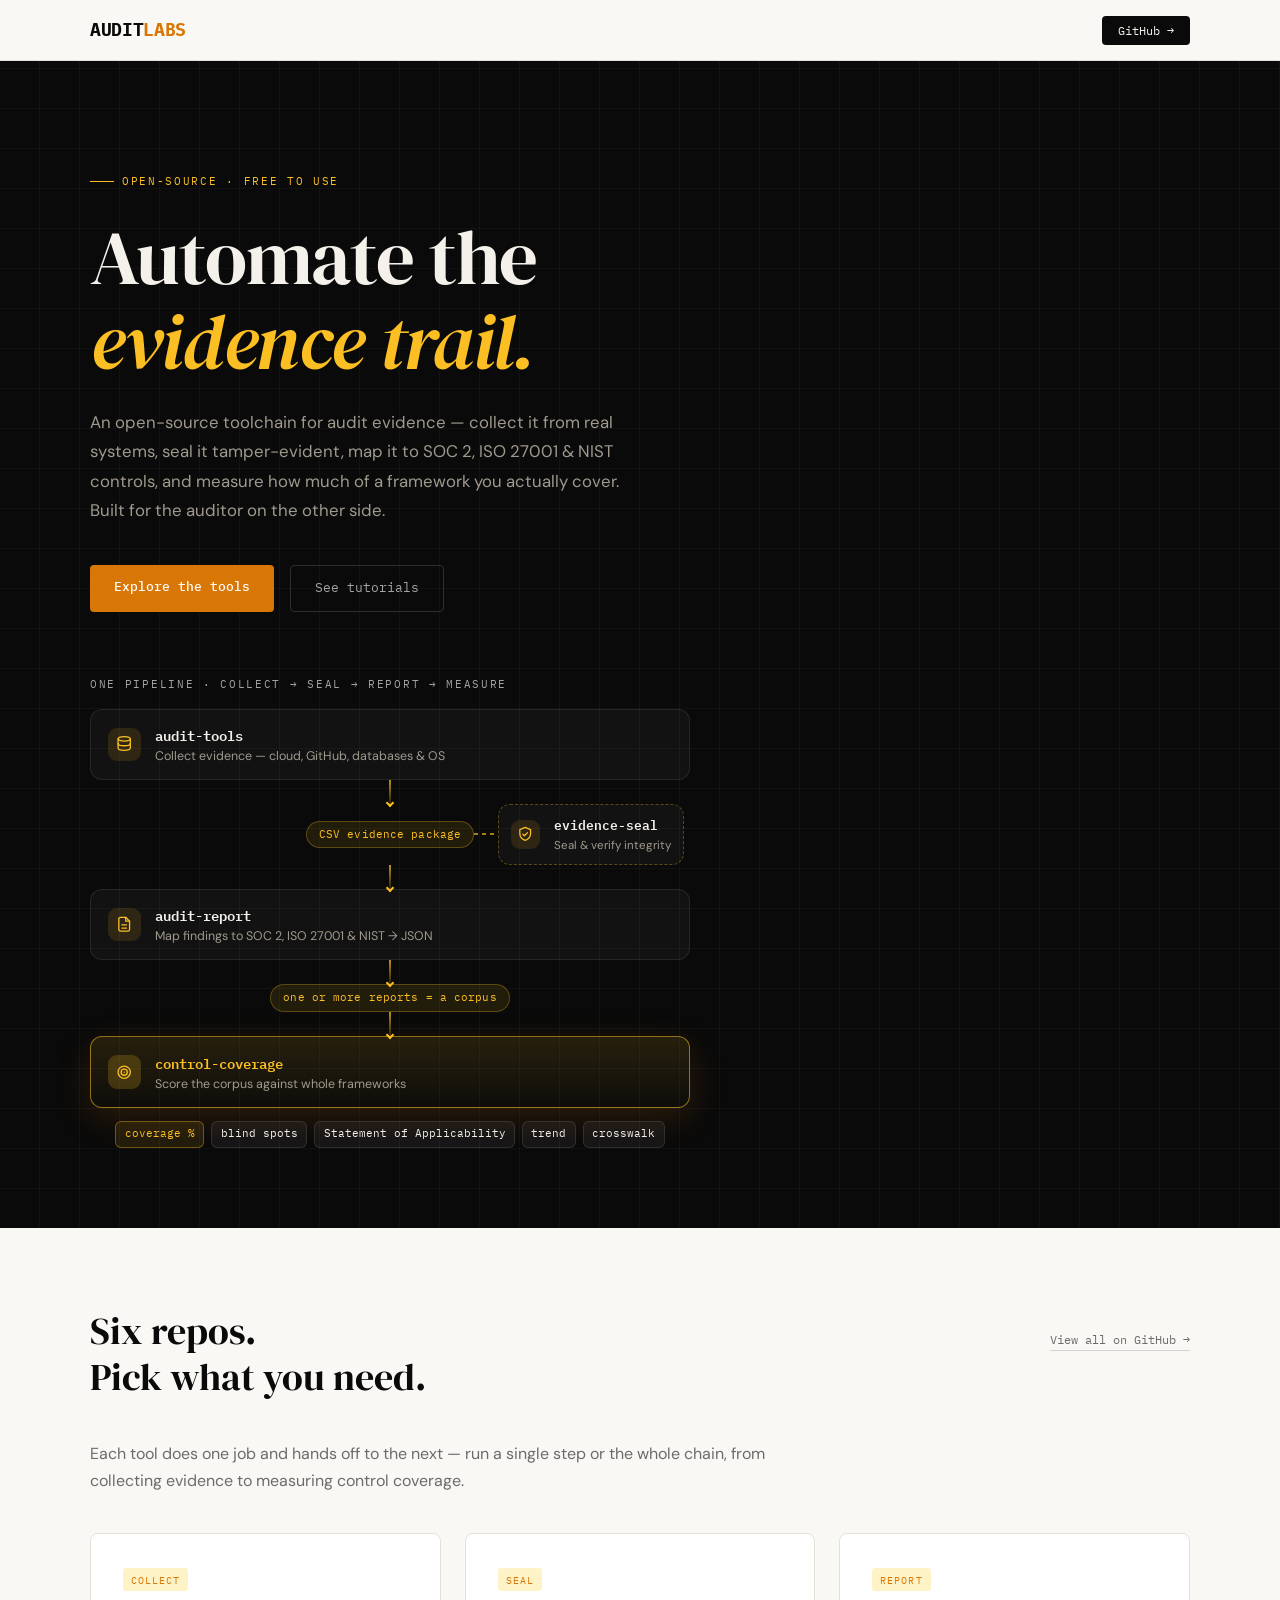
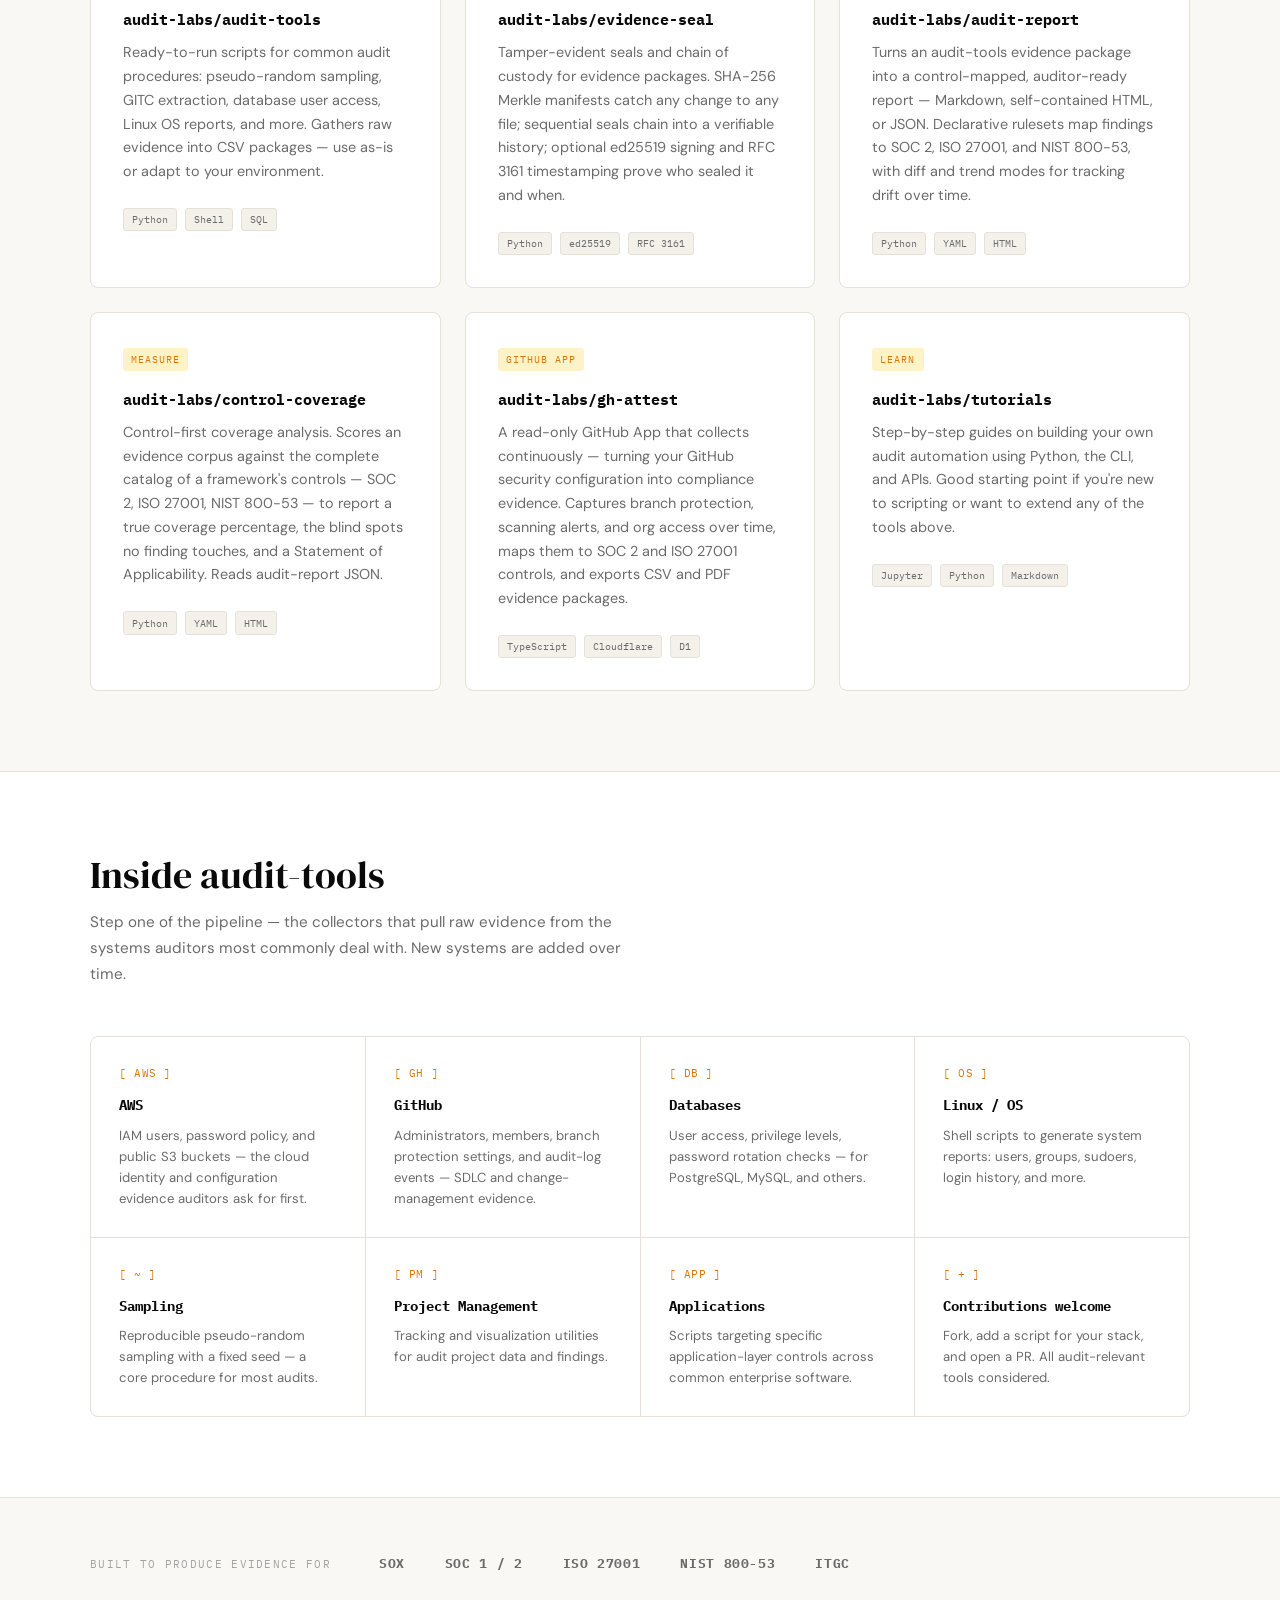
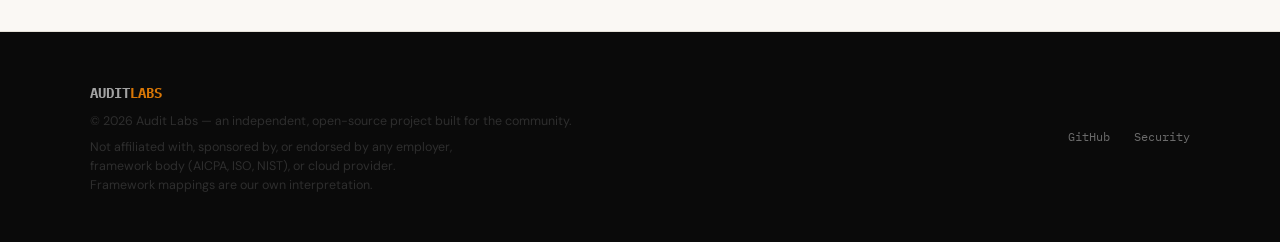
==== index.html @ 4fde6279 "Fix oversized pipeline icons on iOS Safari Inline SVGs sized only by CSS balloon to intrinsic size i" ====
<!DOCTYPE html>
<html lang="en">
<head>
    <meta charset="UTF-8">
    <meta name="viewport" content="width=device-width, initial-scale=1.0">
    <title>Audit Labs | Open-source audit evidence toolchain</title>
    <meta name="description" content="An open-source toolchain for audit evidence: collect it from real systems, seal it tamper-evident, map it to SOC 2 / ISO 27001 / NIST controls, and measure how much of a framework you actually cover.">
    <a rel="me" href="https://c.im/@cmc"></a>
    <link rel="preconnect" href="https://fonts.googleapis.com">
    <link href="https://fonts.googleapis.com/css2?family=IBM+Plex+Mono:wght@400;500;700&family=DM+Serif+Display:ital@0;1&family=DM+Sans:wght@400;500;600&display=swap" rel="stylesheet">
    <link rel="stylesheet" href="assets/site.css">
</head>
<body>

<nav>
    <div class="nav-inner">
        <a href="/" class="logo">AUDIT<span>LABS</span></a>
        <ul class="nav-links">
            <li><a href="https://github.com/audit-labs" class="btn-github">GitHub →</a></li>
        </ul>
    </div>
</nav>

<header class="hero">
    <div class="hero-inner">
        <div class="hero-label">Open-source · Free to use</div>
        <h1>Automate the<br><em>evidence trail.</em></h1>
        <p class="hero-desc">
            An open-source toolchain for audit evidence — collect it from real systems, seal it tamper-evident, map it to SOC&nbsp;2, ISO&nbsp;27001 &amp; NIST controls, and measure how much of a framework you actually cover. Built for the auditor on the other side.
        </p>
        <div class="hero-actions">
            <a href="#repos" class="btn-primary">Explore the tools</a>
            <a href="https://github.com/audit-labs/tutorials" class="btn-secondary">See tutorials</a>
        </div>

        <div class="ecosystem" role="img" aria-label="The Audit Labs pipeline: audit-tools collects evidence into a CSV package; evidence-seal seals and verifies that package; audit-report turns each package into a control-mapped JSON report; one or more reports form a corpus that control-coverage turns into a coverage percentage, blind spots, a Statement of Applicability, trend, and crosswalk.">
            <div class="eco-cap">One pipeline · collect → seal → report → measure</div>

            <div class="eco-node">
                <span class="eco-icon" aria-hidden="true"><svg width="20" height="20" viewBox="0 0 24 24" fill="none" stroke="currentColor" stroke-width="1.7" stroke-linecap="round" stroke-linejoin="round"><ellipse cx="12" cy="5" rx="8" ry="3"/><path d="M4 5v6c0 1.7 3.6 3 8 3s8-1.3 8-3V5"/><path d="M4 11v6c0 1.7 3.6 3 8 3s8-1.3 8-3v-6"/></svg></span>
                <div class="eco-main">
                    <span class="eco-name">audit-tools</span>
                    <span class="eco-role">Collect evidence — cloud, GitHub, databases &amp; OS</span>
                </div>
            </div>

            <div class="eco-connector"></div>

            <div class="eco-flow">
                <span class="eco-artifact">CSV evidence package</span>
                <div class="eco-branch">
                    <div class="eco-node eco-node--seal">
                        <span class="eco-icon" aria-hidden="true"><svg width="20" height="20" viewBox="0 0 24 24" fill="none" stroke="currentColor" stroke-width="1.7" stroke-linecap="round" stroke-linejoin="round"><path d="M12 3l7 3v5c0 4.5-3 7.5-7 9-4-1.5-7-4.5-7-9V6z"/><path d="M9 12l2 2 4-4"/></svg></span>
                        <div class="eco-main">
                            <span class="eco-name">evidence-seal</span>
                            <span class="eco-role">Seal &amp; verify integrity</span>
                        </div>
                    </div>
                </div>
            </div>

            <div class="eco-connector"></div>

            <div class="eco-node">
                <span class="eco-icon" aria-hidden="true"><svg width="20" height="20" viewBox="0 0 24 24" fill="none" stroke="currentColor" stroke-width="1.7" stroke-linecap="round" stroke-linejoin="round"><path d="M14 3H7a2 2 0 0 0-2 2v14a2 2 0 0 0 2 2h10a2 2 0 0 0 2-2V8z"/><path d="M14 3v5h5"/><path d="M9 13h6M9 17h6"/></svg></span>
                <div class="eco-main">
                    <span class="eco-name">audit-report</span>
                    <span class="eco-role">Map findings to SOC 2, ISO 27001 &amp; NIST → JSON</span>
                </div>
            </div>

            <div class="eco-connector"></div>
            <span class="eco-artifact">one or more reports = a corpus</span>
            <div class="eco-connector"></div>

            <div class="eco-node eco-node--flagship">
                <span class="eco-icon" aria-hidden="true"><svg width="20" height="20" viewBox="0 0 24 24" fill="none" stroke="currentColor" stroke-width="1.7" stroke-linecap="round" stroke-linejoin="round"><circle cx="12" cy="12" r="8"/><circle cx="12" cy="12" r="4"/><circle cx="12" cy="12" r="1" fill="currentColor" stroke="none"/></svg></span>
                <div class="eco-main">
                    <span class="eco-name">control-coverage</span>
                    <span class="eco-role">Score the corpus against whole frameworks</span>
                </div>
            </div>

            <div class="eco-outputs">
                <span>coverage %</span>
                <span>blind spots</span>
                <span>Statement of Applicability</span>
                <span>trend</span>
                <span>crosswalk</span>
            </div>
        </div>
    </div>
</header>

<section class="repos" id="repos">
    <div class="section-inner">
        <div class="section-header">
            <h2>Six repos.<br>Pick what you need.</h2>
            <a href="https://github.com/audit-labs" class="section-link">View all on GitHub →</a>
        </div>
        <p class="lede" style="margin: -0.5rem 0 2.4rem;">Each tool does one job and hands off to the next — run a single step or the whole chain, from collecting evidence to measuring control coverage.</p>
        <div class="repo-grid">
            <a href="https://github.com/audit-labs/audit-tools" class="repo-card">
                <div class="repo-tag">Collect</div>
                <h3>audit-labs/audit-tools</h3>
                <p>Ready-to-run scripts for common audit procedures: pseudo-random sampling, GITC extraction, database user access, Linux OS reports, and more. Gathers raw evidence into CSV packages — use as-is or adapt to your environment.</p>
                <div class="repo-langs">
                    <span class="lang-badge">Python</span>
                    <span class="lang-badge">Shell</span>
                    <span class="lang-badge">SQL</span>
                </div>
            </a>
            <a href="/evidence-seal/" class="repo-card">
                <div class="repo-tag">Seal</div>
                <h3>audit-labs/evidence-seal</h3>
                <p>Tamper-evident seals and chain of custody for evidence packages. SHA-256 Merkle manifests catch any change to any file; sequential seals chain into a verifiable history; optional ed25519 signing and RFC 3161 timestamping prove who sealed it and when.</p>
                <div class="repo-langs">
                    <span class="lang-badge">Python</span>
                    <span class="lang-badge">ed25519</span>
                    <span class="lang-badge">RFC 3161</span>
                </div>
            </a>
            <a href="/audit-report/" class="repo-card">
                <div class="repo-tag">Report</div>
                <h3>audit-labs/audit-report</h3>
                <p>Turns an audit-tools evidence package into a control-mapped, auditor-ready report — Markdown, self-contained HTML, or JSON. Declarative rulesets map findings to SOC 2, ISO 27001, and NIST 800-53, with diff and trend modes for tracking drift over time.</p>
                <div class="repo-langs">
                    <span class="lang-badge">Python</span>
                    <span class="lang-badge">YAML</span>
                    <span class="lang-badge">HTML</span>
                </div>
            </a>
            <a href="/control-coverage/" class="repo-card">
                <div class="repo-tag">Measure</div>
                <h3>audit-labs/control-coverage</h3>
                <p>Control-first coverage analysis. Scores an evidence corpus against the complete catalog of a framework's controls — SOC 2, ISO 27001, NIST 800-53 — to report a true coverage percentage, the blind spots no finding touches, and a Statement of Applicability. Reads audit-report JSON.</p>
                <div class="repo-langs">
                    <span class="lang-badge">Python</span>
                    <span class="lang-badge">YAML</span>
                    <span class="lang-badge">HTML</span>
                </div>
            </a>
            <a href="/gh-attest/" class="repo-card">
                <div class="repo-tag">GitHub App</div>
                <h3>audit-labs/gh-attest</h3>
                <p>A read-only GitHub App that collects continuously — turning your GitHub security configuration into compliance evidence. Captures branch protection, scanning alerts, and org access over time, maps them to SOC 2 and ISO 27001 controls, and exports CSV and PDF evidence packages.</p>
                <div class="repo-langs">
                    <span class="lang-badge">TypeScript</span>
                    <span class="lang-badge">Cloudflare</span>
                    <span class="lang-badge">D1</span>
                </div>
            </a>
            <a href="https://github.com/audit-labs/tutorials" class="repo-card">
                <div class="repo-tag">Learn</div>
                <h3>audit-labs/tutorials</h3>
                <p>Step-by-step guides on building your own audit automation using Python, the CLI, and APIs. Good starting point if you're new to scripting or want to extend any of the tools above.</p>
                <div class="repo-langs">
                    <span class="lang-badge">Jupyter</span>
                    <span class="lang-badge">Python</span>
                    <span class="lang-badge">Markdown</span>
                </div>
            </a>
        </div>
    </div>
</section>

<section class="tools">
    <div class="section-inner">
        <div class="tools-intro">
            <h2>Inside audit-tools</h2>
            <p>Step one of the pipeline — the collectors that pull raw evidence from the systems auditors most commonly deal with. New systems are added over time.</p>
        </div>
        <div class="tool-list">
            <div class="tool-item">
                <div class="tool-icon">[ AWS ]</div>
                <h4>AWS</h4>
                <p>IAM users, password policy, and public S3 buckets — the cloud identity and configuration evidence auditors ask for first.</p>
            </div>
            <div class="tool-item">
                <div class="tool-icon">[ GH ]</div>
                <h4>GitHub</h4>
                <p>Administrators, members, branch protection settings, and audit-log events — SDLC and change-management evidence.</p>
            </div>
            <div class="tool-item">
                <div class="tool-icon">[ DB ]</div>
                <h4>Databases</h4>
                <p>User access, privilege levels, password rotation checks — for PostgreSQL, MySQL, and others.</p>
            </div>
            <div class="tool-item">
                <div class="tool-icon">[ OS ]</div>
                <h4>Linux / OS</h4>
                <p>Shell scripts to generate system reports: users, groups, sudoers, login history, and more.</p>
            </div>
            <div class="tool-item">
                <div class="tool-icon">[ ~ ]</div>
                <h4>Sampling</h4>
                <p>Reproducible pseudo-random sampling with a fixed seed — a core procedure for most audits.</p>
            </div>
            <div class="tool-item">
                <div class="tool-icon">[ PM ]</div>
                <h4>Project Management</h4>
                <p>Tracking and visualization utilities for audit project data and findings.</p>
            </div>
            <div class="tool-item">
                <div class="tool-icon">[ APP ]</div>
                <h4>Applications</h4>
                <p>Scripts targeting specific application-layer controls across common enterprise software.</p>
            </div>
            <div class="tool-item">
                <div class="tool-icon">[ + ]</div>
                <h4>Contributions welcome</h4>
                <p>Fork, add a script for your stack, and open a PR. All audit-relevant tools considered.</p>
            </div>
        </div>
    </div>
</section>

<section class="frameworks">
    <div class="frameworks-inner">
        <span class="frameworks-label">Built to produce evidence for</span>
        <div class="frameworks-list">
            <span class="framework-tag">SOX</span>
            <span class="framework-tag">SOC 1 / 2</span>
            <span class="framework-tag">ISO 27001</span>
            <span class="framework-tag">NIST 800-53</span>
            <span class="framework-tag">ITGC</span>
        </div>
    </div>
</section>

<footer>
    <div class="footer-inner">
        <div class="footer-left">
            <a href="/" class="footer-logo">AUDIT<span>LABS</span></a>
            <p>© 2026 Audit Labs — an independent, open-source project built for the community.</p>
            <p class="footer-note">Not affiliated with, sponsored by, or endorsed by any employer, framework body (AICPA, ISO, NIST), or cloud provider. Framework mappings are our own interpretation.</p>
        </div>
        <div class="footer-links">
            <a href="https://github.com/audit-labs">GitHub</a>
            <a href="mailto:security@audit-labs.dev">Security</a>
        </div>
    </div>
</footer>

</body>
</html>
---- assets/site.css ----
/* ===================================================================
   audit-labs.dev — shared styles
   Design system: DM Serif Display (display) · DM Sans (body) ·
   IBM Plex Mono (labels/code). Warm palette, amber accent.

   The home page uses a single-column hero (`.hero`); project pages
   opt into a two-column hero with `.hero.split`.
   =================================================================== */

*, *::before, *::after { box-sizing: border-box; margin: 0; padding: 0; }

:root {
    --black: #0a0a0a;
    --off-white: #f4f1eb;
    --warm-white: #faf8f4;
    --amber: #d97706;
    --amber-light: #fbbf24;
    --green: #15803d;
    --gray-1: #1c1c1c;
    --gray-2: #2e2e2e;
    --gray-3: #6b6b6b;
    --gray-4: #a3a3a3;
    --gray-5: #d4d4d4;
    --border: #e5e1d8;
    --red: #c0392b;
}

body {
    font-family: 'DM Sans', sans-serif;
    background: var(--warm-white);
    color: var(--black);
    line-height: 1.6;
}

.mono { font-family: 'IBM Plex Mono', monospace; }
.serif { font-family: 'DM Serif Display', serif; }

/* ---------- NAV ---------- */
nav { position: sticky; top: 0; z-index: 100; background: var(--warm-white); border-bottom: 1px solid var(--border); padding: 0 2rem; }
.nav-inner { max-width: 1100px; margin: 0 auto; display: flex; justify-content: space-between; align-items: center; gap: 1.5rem; height: 60px; }
.logo { font-family: 'IBM Plex Mono', monospace; font-weight: 700; font-size: 1.1rem; letter-spacing: -0.02em; color: var(--black); text-decoration: none; white-space: nowrap; flex-shrink: 0; }
.logo span { color: var(--amber); }
.nav-links { display: flex; gap: 2rem; align-items: center; list-style: none; flex-shrink: 0; }
.nav-links a { font-family: 'IBM Plex Mono', monospace; font-size: 0.78rem; color: var(--gray-3); text-decoration: none; white-space: nowrap; transition: color 0.15s; }
.nav-links a:hover { color: var(--black); }
.nav-links .btn-github { background: var(--black); color: var(--off-white); padding: 0.45rem 1rem; border-radius: 4px; font-size: 0.75rem; transition: background 0.15s; }
.nav-links .btn-github:hover { background: var(--gray-2); color: var(--off-white); }

/* ---------- HERO (base = home; .split = project pages) ---------- */
.hero { background: var(--black); color: var(--off-white); padding: 7rem 2rem 5rem; position: relative; overflow: hidden; }
.hero::before {
    content: ''; position: absolute; inset: 0; pointer-events: none;
    background-image:
        repeating-linear-gradient(0deg, transparent, transparent 39px, rgba(255,255,255,0.03) 39px, rgba(255,255,255,0.03) 40px),
        repeating-linear-gradient(90deg, transparent, transparent 39px, rgba(255,255,255,0.03) 39px, rgba(255,255,255,0.03) 40px);
}
.hero-inner { max-width: 1100px; margin: 0 auto; position: relative; }

.hero.split { padding: 5.5rem 2rem 4.5rem; }
.hero.split .hero-inner { display: grid; grid-template-columns: 1fr 1fr; gap: 3.5rem; align-items: center; }
/* Let grid tracks shrink below content width so a long code line scrolls inside
   its box instead of widening the track and overflowing the page. */
.hero.split .hero-inner > * { min-width: 0; }
@media (max-width: 820px) { .hero.split .hero-inner { grid-template-columns: 1fr; gap: 2.5rem; } }

.hero-label { font-family: 'IBM Plex Mono', monospace; font-size: 0.7rem; letter-spacing: 0.15em; text-transform: uppercase; color: var(--amber-light); margin-bottom: 1.5rem; display: flex; align-items: center; gap: 0.5rem; }
.hero-label::before { content: ''; display: inline-block; width: 1.5rem; height: 1px; background: var(--amber-light); }

.crumb { font-family: 'IBM Plex Mono', monospace; font-size: 0.7rem; letter-spacing: 0.15em; text-transform: uppercase; color: var(--amber-light); margin-bottom: 1.4rem; display: flex; align-items: center; gap: 0.5rem; }
.crumb::before { content: ''; width: 1.5rem; height: 1px; background: var(--amber-light); }
.crumb a { color: var(--amber-light); text-decoration: none; opacity: 0.8; }

h1 { font-family: 'DM Serif Display', serif; font-size: clamp(2.8rem, 6vw, 5rem); font-weight: 400; line-height: 1.1; letter-spacing: -0.02em; margin-bottom: 1.5rem; max-width: 700px; }
h1 em { font-style: italic; color: var(--amber-light); }
.hero.split h1 { font-size: clamp(2.4rem, 5vw, 3.9rem); line-height: 1.08; margin-bottom: 1.3rem; max-width: none; }

.hero-desc { font-size: 1.05rem; color: #a09a8e; max-width: 540px; margin-bottom: 2.5rem; line-height: 1.75; }
.hero.split .hero-desc { font-size: 1.02rem; max-width: 34rem; margin-bottom: 2rem; }

.hero-actions { display: flex; gap: 1rem; flex-wrap: wrap; margin-bottom: 4rem; }
.hero.split .hero-actions { margin-bottom: 0; }

.btn-primary { background: var(--amber); color: #fff; text-decoration: none; padding: 0.75rem 1.5rem; border-radius: 4px; font-family: 'IBM Plex Mono', monospace; font-size: 0.8rem; font-weight: 500; transition: background 0.15s; }
.btn-primary:hover { background: var(--amber-light); color: #000; }
.btn-secondary { background: transparent; color: var(--gray-4); text-decoration: none; padding: 0.75rem 1.5rem; border-radius: 4px; font-family: 'IBM Plex Mono', monospace; font-size: 0.8rem; border: 1px solid var(--gray-2); transition: border-color 0.15s, color 0.15s; }
.btn-secondary:hover { border-color: var(--gray-4); color: var(--off-white); }

/* ---------- TERMINAL ---------- */
.terminal { background: #111; border: 1px solid #2a2a2a; border-radius: 8px; overflow: hidden; max-width: 600px; }
.hero.split .terminal { max-width: none; }
.terminal-bar { background: #1a1a1a; border-bottom: 1px solid #2a2a2a; padding: 0.6rem 1rem; display: flex; gap: 0.4rem; align-items: center; }
.dot { width: 10px; height: 10px; border-radius: 50%; display: inline-block; flex-shrink: 0; }
.dot-red { background: #ff5f57; } .dot-yellow { background: #febc2e; } .dot-green { background: #28c840; }
.terminal-body { padding: 1.25rem 1.5rem; font-family: 'IBM Plex Mono', monospace; font-size: 0.82rem; line-height: 1.9; overflow-x: auto; }
.hero.split .terminal-body { padding: 1.2rem 1.4rem; font-size: 0.78rem; line-height: 1.95; }
.t-prompt { color: #5a9060; } .t-cmd { color: #e8e0d0; } .t-comment { color: #555; }
.t-out { color: #7a9f7a; } .t-path { color: #d4a862; } .t-dim { color: #444; }
.t-bad { color: #e06c5e; } .t-hash { color: #8a8a8a; }

/* ---------- SECTIONS ---------- */
section { padding: 5rem 2rem; border-bottom: 1px solid var(--border); }
.section-inner { max-width: 1100px; margin: 0 auto; }
.eyebrow { font-family: 'IBM Plex Mono', monospace; font-size: 0.68rem; letter-spacing: 0.14em; text-transform: uppercase; color: var(--amber); margin-bottom: 0.9rem; }
h2 { font-family: 'DM Serif Display', serif; font-size: clamp(1.8rem, 3vw, 2.4rem); font-weight: 400; line-height: 1.2; }
.eyebrow + h2 { margin-bottom: 0.6rem; }
.lede { color: var(--gray-3); font-size: 1rem; max-width: 44rem; line-height: 1.7; }

.section-header { display: flex; justify-content: space-between; align-items: baseline; margin-bottom: 3rem; flex-wrap: wrap; gap: 1rem; }
.section-link { font-family: 'IBM Plex Mono', monospace; font-size: 0.75rem; color: var(--gray-3); text-decoration: none; border-bottom: 1px solid var(--gray-5); padding-bottom: 1px; transition: color 0.15s; }
.section-link:hover { color: var(--black); }

/* ---------- HOME: repos grid ---------- */
.repos { background: var(--warm-white); }
.repo-grid { display: grid; grid-template-columns: repeat(auto-fit, minmax(min(300px, 100%), 1fr)); gap: 1.5rem; }
.repo-card { background: #fff; border: 1px solid var(--border); border-radius: 8px; padding: 2rem; text-decoration: none; color: inherit; display: block; transition: border-color 0.15s, box-shadow 0.15s; position: relative; }
.repo-card:hover { border-color: var(--amber); box-shadow: 0 4px 20px rgba(0,0,0,0.06); }
.repo-tag { font-family: 'IBM Plex Mono', monospace; font-size: 0.65rem; text-transform: uppercase; letter-spacing: 0.1em; color: var(--amber); background: #fef3c7; padding: 0.2rem 0.5rem; border-radius: 3px; display: inline-block; margin-bottom: 1rem; }
.repo-card h3 { font-family: 'IBM Plex Mono', monospace; font-size: 0.95rem; font-weight: 700; margin-bottom: 0.6rem; color: var(--black); }
.repo-card p { font-size: 0.9rem; color: var(--gray-3); line-height: 1.65; margin-bottom: 1.5rem; }
.repo-langs { display: flex; gap: 0.5rem; flex-wrap: wrap; }
.lang-badge { font-family: 'IBM Plex Mono', monospace; font-size: 0.65rem; background: var(--off-white); border: 1px solid var(--border); color: var(--gray-3); padding: 0.15rem 0.5rem; border-radius: 3px; }

/* ---------- HOME: tools grid ---------- */
.tools { background: #fff; }
.tools-intro { max-width: 550px; margin-bottom: 3rem; }
.tools-intro p { color: var(--gray-3); font-size: 0.95rem; margin-top: 0.75rem; line-height: 1.7; }
.tool-list { display: grid; grid-template-columns: repeat(auto-fit, minmax(220px, 1fr)); gap: 1px; background: var(--border); border: 1px solid var(--border); border-radius: 8px; overflow: hidden; }
.tool-item { background: #fff; padding: 1.75rem; transition: background 0.15s; }
.tool-item:hover { background: var(--warm-white); }
.tool-icon { font-family: 'IBM Plex Mono', monospace; font-size: 0.7rem; color: var(--amber); margin-bottom: 0.75rem; letter-spacing: 0.05em; }
.tool-item h4 { font-family: 'IBM Plex Mono', monospace; font-size: 0.85rem; font-weight: 700; margin-bottom: 0.5rem; color: var(--black); }
.tool-item p { font-size: 0.82rem; color: var(--gray-3); line-height: 1.6; }

/* ---------- FRAMEWORKS strip (home + project pages) ---------- */
.frameworks { padding: 3.5rem 2rem; background: var(--warm-white); }
.frameworks-inner { max-width: 1100px; margin: 0 auto; display: flex; align-items: center; gap: 3rem; flex-wrap: wrap; }
.frameworks-label { font-family: 'IBM Plex Mono', monospace; font-size: 0.68rem; letter-spacing: 0.12em; text-transform: uppercase; color: var(--gray-4); white-space: nowrap; }
.frameworks-list { display: flex; gap: 2.5rem; flex-wrap: wrap; align-items: center; }
.framework-tag { font-family: 'IBM Plex Mono', monospace; font-size: 0.8rem; font-weight: 700; color: var(--gray-3); letter-spacing: 0.05em; }

/* ---------- PROJECT PAGES: overview cards ---------- */
.guarantees { display: grid; grid-template-columns: repeat(auto-fit, minmax(260px, 1fr)); gap: 1.5rem; margin-top: 2.6rem; }
.card { background: #fff; border: 1px solid var(--border); border-radius: 8px; padding: 1.8rem; transition: border-color 0.15s, box-shadow 0.15s; }
.card:hover { border-color: var(--amber); box-shadow: 0 4px 20px rgba(0,0,0,0.06); }
.card .num { font-family: 'IBM Plex Mono', monospace; font-size: 0.7rem; color: var(--amber); letter-spacing: 0.1em; }
.card h3 { font-family: 'DM Serif Display', serif; font-weight: 400; font-size: 1.3rem; margin: 0.5rem 0 0.6rem; }
.card p { font-size: 0.9rem; color: var(--gray-3); line-height: 1.65; }
.card p .mono { color: var(--gray-1); }

/* ---------- PROJECT PAGES: contents / commands list ---------- */
.cmds { background: #fff; }
.cmd-list { margin-top: 2.4rem; border: 1px solid var(--border); border-radius: 8px; overflow: hidden; }
.cmd-row { display: grid; grid-template-columns: 11rem 1fr; gap: 1.5rem; padding: 1.15rem 1.5rem; border-bottom: 1px solid var(--border); align-items: baseline; }
.cmd-row:last-child { border-bottom: none; }
.cmd-row:hover { background: var(--warm-white); }
.cmd-name { font-family: 'IBM Plex Mono', monospace; font-size: 0.85rem; font-weight: 700; color: var(--black); }
.cmd-desc { font-size: 0.9rem; color: var(--gray-3); line-height: 1.6; }
.cmd-desc .mono { color: var(--amber); }
@media (max-width: 560px) { .cmd-row { grid-template-columns: 1fr; gap: 0.3rem; } }

/* ---------- PROJECT PAGES: install / quickstart ---------- */
.install { background: var(--warm-white); }
.install-grid { display: grid; grid-template-columns: 1fr 1fr; gap: 2.5rem; margin-top: 2.4rem; align-items: start; }
.install-grid > * { min-width: 0; }
@media (max-width: 820px) { .install-grid { grid-template-columns: 1fr; } }
.install pre { background: #111; color: #e8e0d0; border-radius: 8px; padding: 1.25rem 1.4rem; font-family: 'IBM Plex Mono', monospace; font-size: 0.78rem; line-height: 1.9; overflow-x: auto; }
.install pre .c { color: #555; } .install pre .p { color: #5a9060; }
.badges { display: flex; flex-wrap: wrap; gap: 0.5rem; margin-top: 1.2rem; }
.badge { font-family: 'IBM Plex Mono', monospace; font-size: 0.65rem; background: #fff; border: 1px solid var(--border); color: var(--gray-3); padding: 0.2rem 0.55rem; border-radius: 3px; }
.exit { margin-top: 1.4rem; display: flex; flex-direction: column; gap: 0.55rem; }
.exit .e { font-size: 0.85rem; color: var(--gray-3); display: flex; gap: 0.7rem; align-items: baseline; }
.exit .code { font-family: 'IBM Plex Mono', monospace; font-weight: 700; min-width: 1.2rem; }
.exit .g { color: var(--green); } .exit .r { color: var(--red); } .exit .a { color: var(--amber); }

/* ---------- FOOTER ---------- */
footer { background: var(--black); color: var(--gray-4); padding: 3rem 2rem; }
.footer-inner { max-width: 1100px; margin: 0 auto; display: flex; justify-content: space-between; align-items: center; flex-wrap: wrap; gap: 1.5rem; }
.footer-logo { font-family: 'IBM Plex Mono', monospace; font-weight: 700; font-size: 0.9rem; color: var(--gray-4); text-decoration: none; }
.footer-logo span { color: var(--amber); }
.footer-left p { font-size: 0.78rem; color: var(--gray-2); margin-top: 0.4rem; }
.footer-note { font-size: 0.7rem; color: var(--gray-3); max-width: 46ch; line-height: 1.5; }
.footer-links { display: flex; gap: 1.5rem; align-items: center; flex-wrap: wrap; }
.footer-links a { font-family: 'IBM Plex Mono', monospace; font-size: 0.75rem; color: var(--gray-3); text-decoration: none; transition: color 0.15s; }
.footer-links a:hover { color: var(--off-white); }

/* ---------- HOME ECOSYSTEM DIAGRAM ---------- */
.ecosystem { width: 100%; max-width: 600px; display: flex; flex-direction: column; align-items: stretch; }
.eco-cap { font-family: 'IBM Plex Mono', monospace; font-size: 0.66rem; letter-spacing: 0.16em; text-transform: uppercase; color: var(--gray-4); margin-bottom: 1rem; }

.eco-node { display: flex; align-items: center; gap: 0.85rem; background: rgba(255,255,255,0.035); border: 1px solid rgba(255,255,255,0.09); border-radius: 12px; padding: 0.85rem 1.05rem; transition: border-color 0.2s, transform 0.2s; }
.eco-node:hover { border-color: rgba(251,191,36,0.5); transform: translateX(2px); }
.eco-icon { flex-shrink: 0; width: 2.1rem; height: 2.1rem; display: grid; place-items: center; border-radius: 9px; background: rgba(251,191,36,0.12); color: var(--amber-light); }
.eco-icon svg { width: 1.15rem; height: 1.15rem; }
.eco-main { display: flex; flex-direction: column; gap: 0.12rem; min-width: 0; }
.eco-name { font-family: 'IBM Plex Mono', monospace; font-weight: 600; font-size: 0.9rem; color: var(--off-white); }
.eco-role { font-size: 0.78rem; color: #a09a8e; line-height: 1.4; }

/* flagship end node — the destination of the whole pipeline */
.eco-node--flagship { border-color: rgba(251,191,36,0.55); background: linear-gradient(180deg, rgba(251,191,36,0.12), rgba(251,191,36,0.02)); box-shadow: 0 10px 34px rgba(217,119,6,0.16); }
.eco-node--flagship .eco-name { color: var(--amber-light); }
.eco-node--flagship .eco-icon { background: rgba(251,191,36,0.2); }

/* vertical connector with a chevron */
.eco-connector { width: 2px; height: 1.5rem; align-self: center; background: linear-gradient(180deg, rgba(251,191,36,0.75), rgba(251,191,36,0.12)); position: relative; }
.eco-connector::after { content: ''; position: absolute; left: 50%; bottom: -2px; width: 6px; height: 6px; border-right: 2px solid var(--amber-light); border-bottom: 2px solid var(--amber-light); transform: translateX(-50%) rotate(45deg); }

/* artifact pill sitting on the spine */
.eco-artifact { align-self: center; justify-self: center; font-family: 'IBM Plex Mono', monospace; font-size: 0.7rem; letter-spacing: 0.01em; color: var(--amber-light); background: rgba(251,191,36,0.1); border: 1px solid rgba(251,191,36,0.28); border-radius: 999px; padding: 0.25rem 0.75rem; white-space: nowrap; }

/* branch row: empty | artifact (centered) | dashed line → evidence-seal */
.eco-flow { display: grid; grid-template-columns: 1fr auto 1fr; align-items: center; }
.eco-flow .eco-artifact { grid-column: 2; }
.eco-branch { grid-column: 3; display: flex; align-items: center; min-width: 0; }
.eco-branch::before { content: ''; flex-shrink: 0; width: 1.5rem; height: 2px; background: repeating-linear-gradient(90deg, rgba(251,191,36,0.65) 0 4px, transparent 4px 8px); }
.eco-node--seal { border-style: dashed; border-color: rgba(251,191,36,0.32); padding: 0.6rem 0.75rem; }
.eco-node--seal .eco-icon { width: 1.8rem; height: 1.8rem; }
.eco-node--seal .eco-name { font-size: 0.82rem; }
.eco-node--seal .eco-role { font-size: 0.72rem; }

/* control-coverage outputs */
.eco-outputs { display: flex; flex-wrap: wrap; gap: 0.4rem; justify-content: center; margin-top: 0.8rem; }
.eco-outputs span { font-family: 'IBM Plex Mono', monospace; font-size: 0.68rem; color: var(--off-white); background: rgba(255,255,255,0.05); border: 1px solid rgba(255,255,255,0.1); border-radius: 6px; padding: 0.24rem 0.55rem; }
.eco-outputs span:first-child { color: var(--amber-light); border-color: rgba(251,191,36,0.35); background: rgba(251,191,36,0.1); }

@media (max-width: 560px) {
    .eco-flow { grid-template-columns: 1fr; justify-items: center; gap: 0.6rem; }
    .eco-branch { grid-column: 1; }
    .eco-branch::before { display: none; }
}

/* ---------- ANIMATION ---------- */
@keyframes fadeUp { from { opacity: 0; transform: translateY(16px); } to { opacity: 1; transform: translateY(0); } }
.hero-label, .crumb { animation: fadeUp 0.5s ease both; }
h1 { animation: fadeUp 0.5s ease 0.1s both; }
.hero-desc { animation: fadeUp 0.5s ease 0.2s both; }
.hero-actions { animation: fadeUp 0.5s ease 0.3s both; }
.terminal { animation: fadeUp 0.5s ease 0.4s both; }
.ecosystem { animation: fadeUp 0.5s ease 0.4s both; }
html { scroll-behavior: smooth; }
@media (prefers-reduced-motion: reduce) { * { animation: none !important; } html { scroll-behavior: auto; } }

/* ---------- RESPONSIVE ---------- */
@media (max-width: 640px) {
    h1 { font-size: 2.4rem; }
}
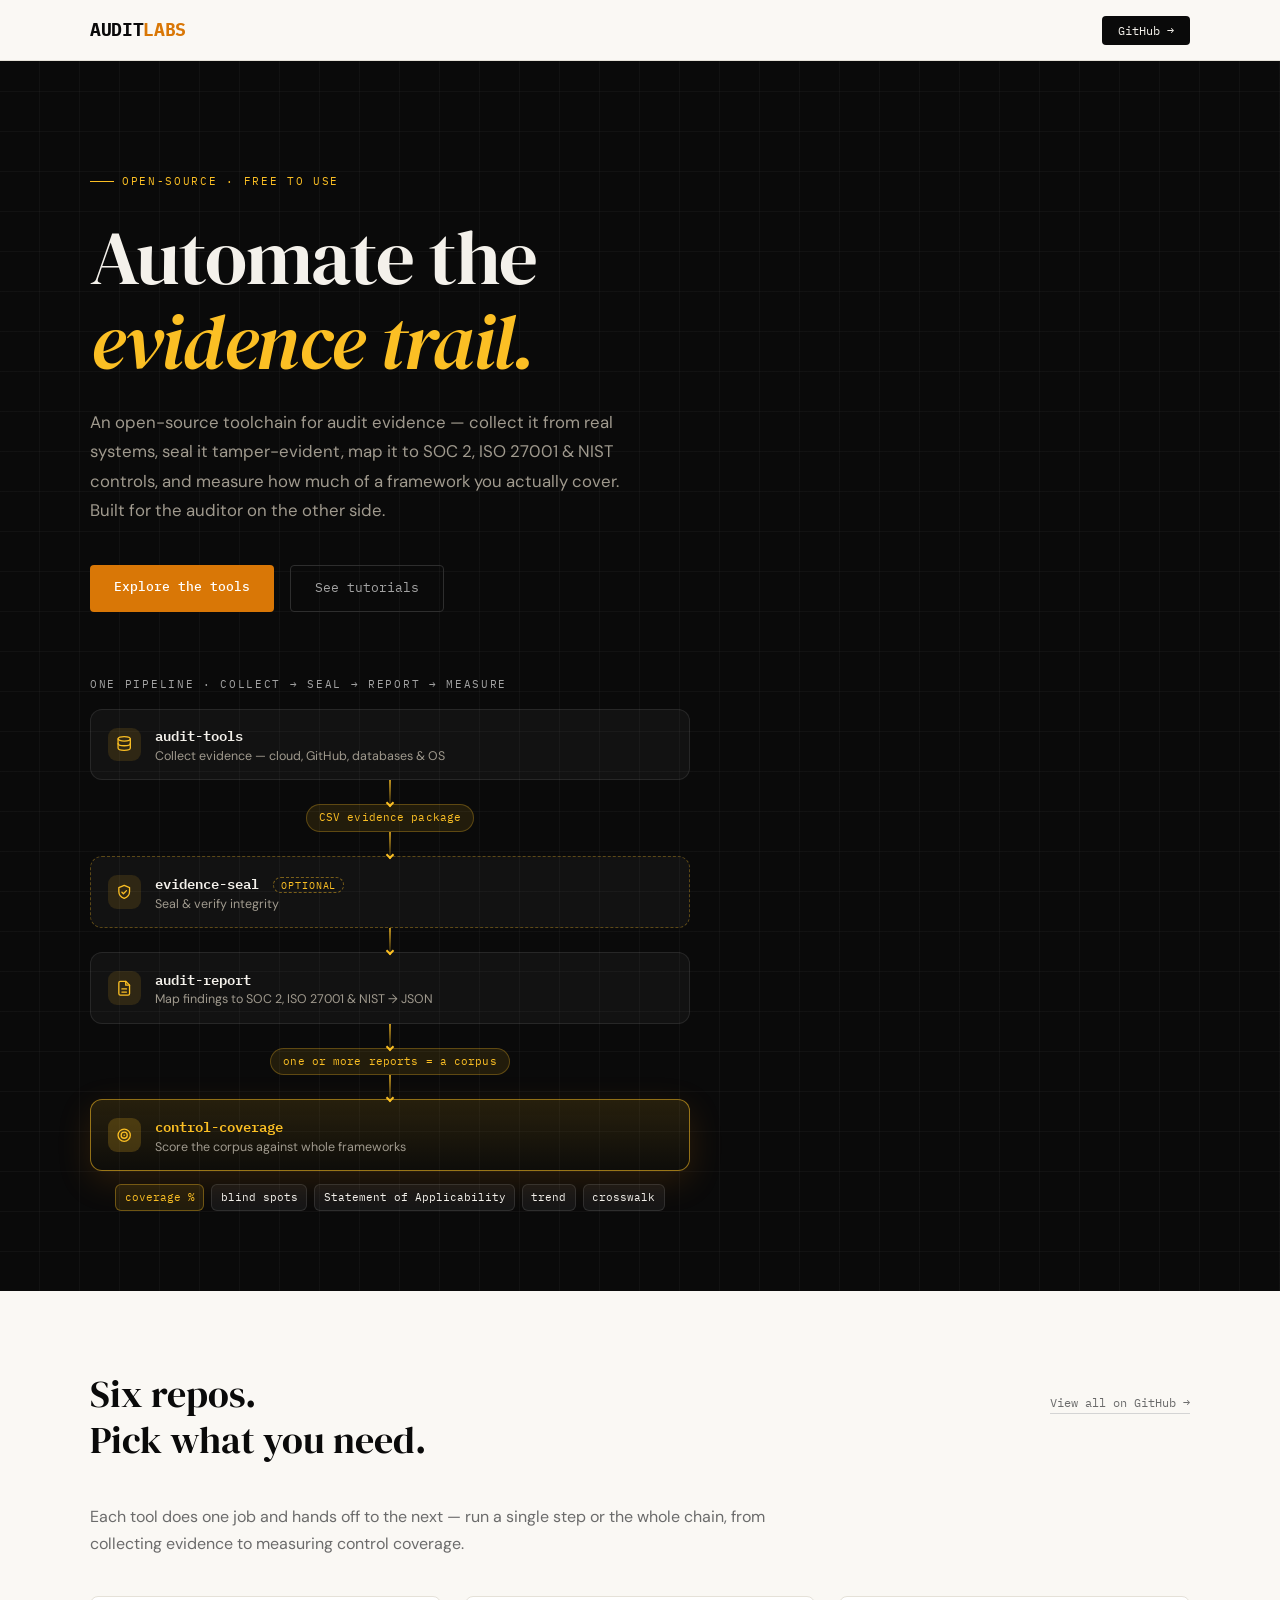
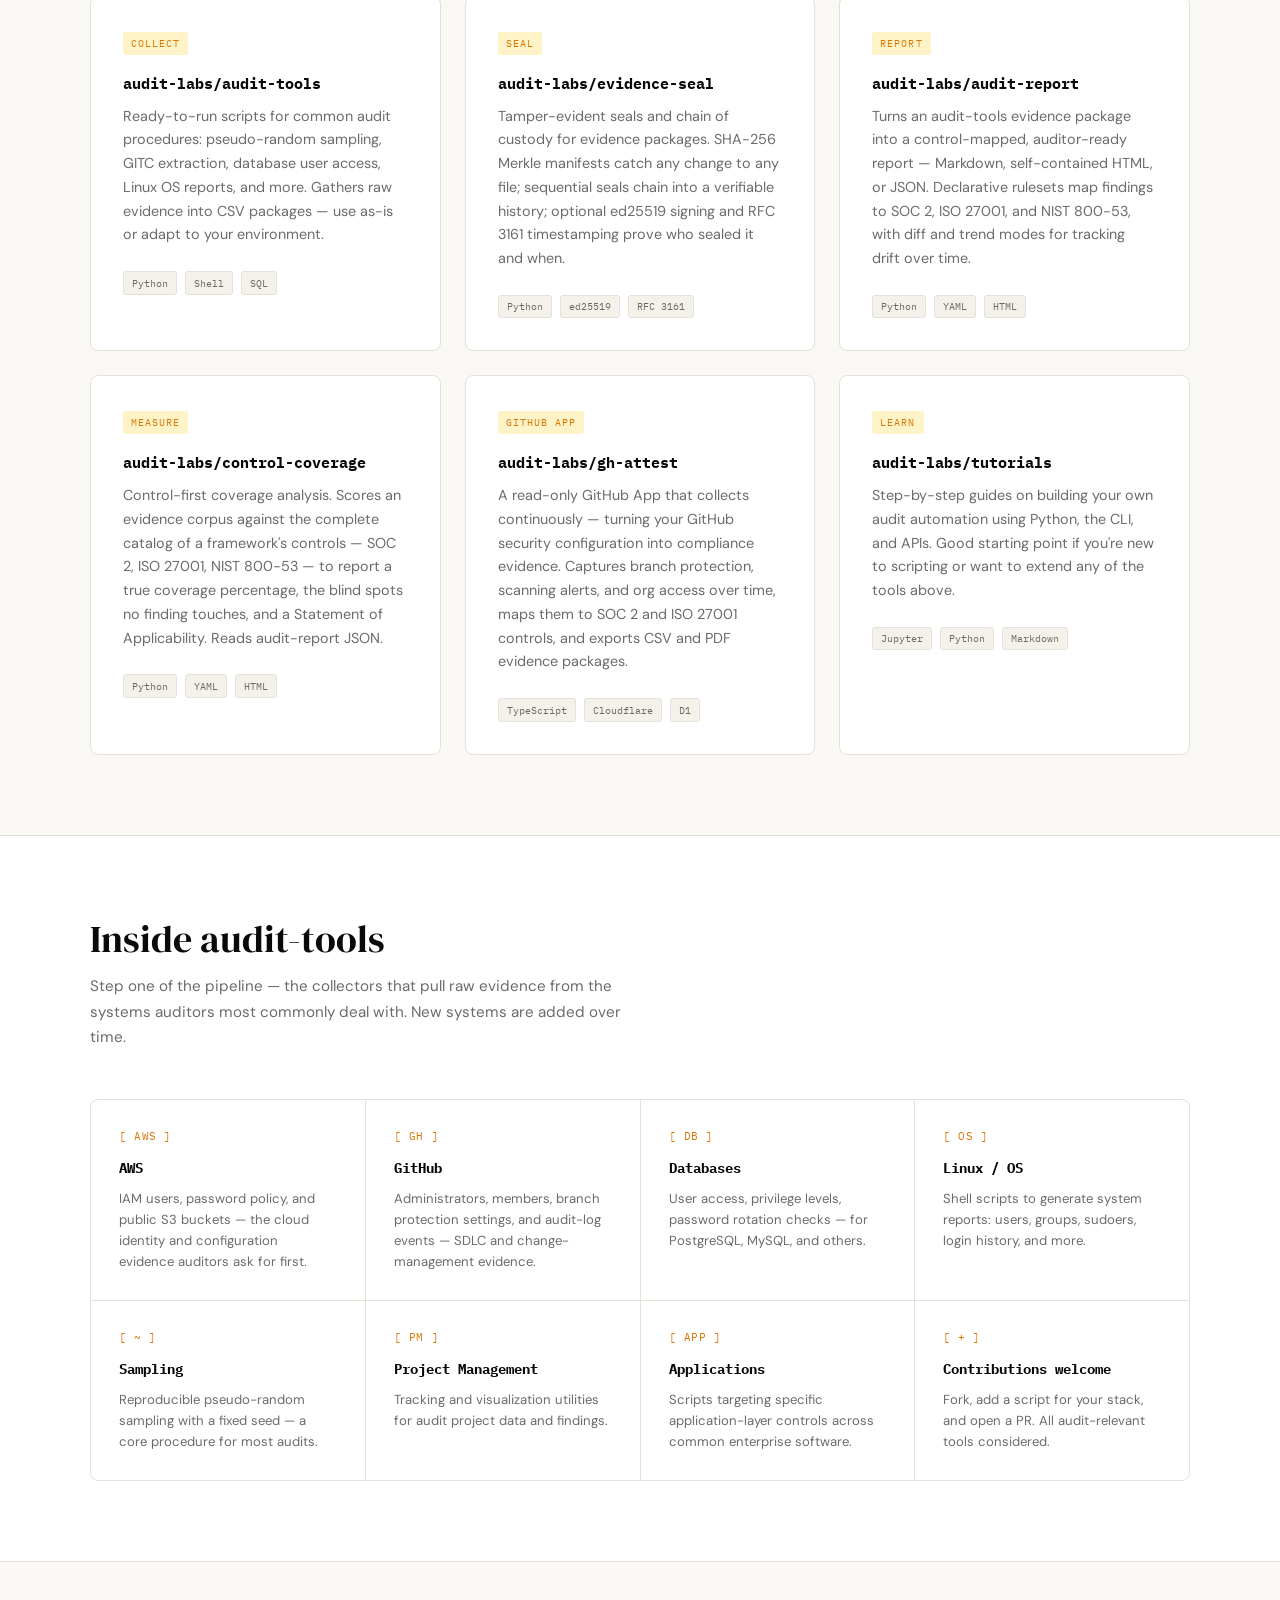
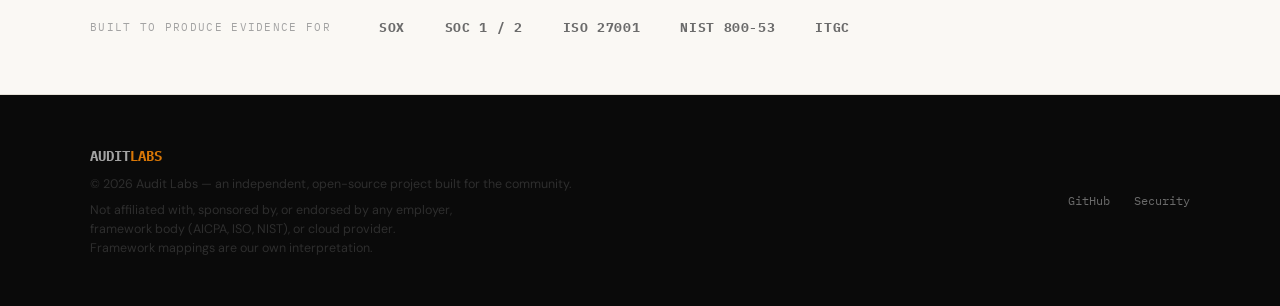
==== commit 9256f9d3: "Put evidence-seal inline on the pipeline spine Move the optional seal step out of the side-branch gr" ====
--- a/index.html
+++ b/index.html
@@ -45,17 +45,14 @@
             </div>
 
             <div class="eco-connector"></div>
-
-            <div class="eco-flow">
-                <span class="eco-artifact">CSV evidence package</span>
-                <div class="eco-branch">
-                    <div class="eco-node eco-node--seal">
-                        <span class="eco-icon" aria-hidden="true"><svg width="20" height="20" viewBox="0 0 24 24" fill="none" stroke="currentColor" stroke-width="1.7" stroke-linecap="round" stroke-linejoin="round"><path d="M12 3l7 3v5c0 4.5-3 7.5-7 9-4-1.5-7-4.5-7-9V6z"/><path d="M9 12l2 2 4-4"/></svg></span>
-                        <div class="eco-main">
-                            <span class="eco-name">evidence-seal</span>
-                            <span class="eco-role">Seal &amp; verify integrity</span>
-                        </div>
-                    </div>
+            <span class="eco-artifact">CSV evidence package</span>
+            <div class="eco-connector"></div>
+
+            <div class="eco-node eco-node--seal">
+                <span class="eco-icon" aria-hidden="true"><svg width="20" height="20" viewBox="0 0 24 24" fill="none" stroke="currentColor" stroke-width="1.7" stroke-linecap="round" stroke-linejoin="round"><path d="M12 3l7 3v5c0 4.5-3 7.5-7 9-4-1.5-7-4.5-7-9V6z"/><path d="M9 12l2 2 4-4"/></svg></span>
+                <div class="eco-main">
+                    <span class="eco-name">evidence-seal <span class="eco-optional">optional</span></span>
+                    <span class="eco-role">Seal &amp; verify integrity</span>
                 </div>
             </div>
 
--- a/assets/site.css
+++ b/assets/site.css
@@ -207,26 +207,14 @@
 /* artifact pill sitting on the spine */
 .eco-artifact { align-self: center; justify-self: center; font-family: 'IBM Plex Mono', monospace; font-size: 0.7rem; letter-spacing: 0.01em; color: var(--amber-light); background: rgba(251,191,36,0.1); border: 1px solid rgba(251,191,36,0.28); border-radius: 999px; padding: 0.25rem 0.75rem; white-space: nowrap; }
 
-/* branch row: empty | artifact (centered) | dashed line → evidence-seal */
-.eco-flow { display: grid; grid-template-columns: 1fr auto 1fr; align-items: center; }
-.eco-flow .eco-artifact { grid-column: 2; }
-.eco-branch { grid-column: 3; display: flex; align-items: center; min-width: 0; }
-.eco-branch::before { content: ''; flex-shrink: 0; width: 1.5rem; height: 2px; background: repeating-linear-gradient(90deg, rgba(251,191,36,0.65) 0 4px, transparent 4px 8px); }
-.eco-node--seal { border-style: dashed; border-color: rgba(251,191,36,0.32); padding: 0.6rem 0.75rem; }
-.eco-node--seal .eco-icon { width: 1.8rem; height: 1.8rem; }
-.eco-node--seal .eco-name { font-size: 0.82rem; }
-.eco-node--seal .eco-role { font-size: 0.72rem; }
+/* optional step in the spine — dashed border signals it can be skipped */
+.eco-node--seal { border-style: dashed; border-color: rgba(251,191,36,0.32); }
+.eco-optional { font-family: 'IBM Plex Mono', monospace; font-weight: 400; font-size: 0.6rem; text-transform: uppercase; letter-spacing: 0.1em; color: var(--amber-light); border: 1px dashed rgba(251,191,36,0.45); border-radius: 999px; padding: 0.05rem 0.4rem; margin-left: 0.4rem; vertical-align: middle; }
 
 /* control-coverage outputs */
 .eco-outputs { display: flex; flex-wrap: wrap; gap: 0.4rem; justify-content: center; margin-top: 0.8rem; }
 .eco-outputs span { font-family: 'IBM Plex Mono', monospace; font-size: 0.68rem; color: var(--off-white); background: rgba(255,255,255,0.05); border: 1px solid rgba(255,255,255,0.1); border-radius: 6px; padding: 0.24rem 0.55rem; }
 .eco-outputs span:first-child { color: var(--amber-light); border-color: rgba(251,191,36,0.35); background: rgba(251,191,36,0.1); }
-
-@media (max-width: 560px) {
-    .eco-flow { grid-template-columns: 1fr; justify-items: center; gap: 0.6rem; }
-    .eco-branch { grid-column: 1; }
-    .eco-branch::before { display: none; }
-}
 
 /* ---------- ANIMATION ---------- */
 @keyframes fadeUp { from { opacity: 0; transform: translateY(16px); } to { opacity: 1; transform: translateY(0); } }
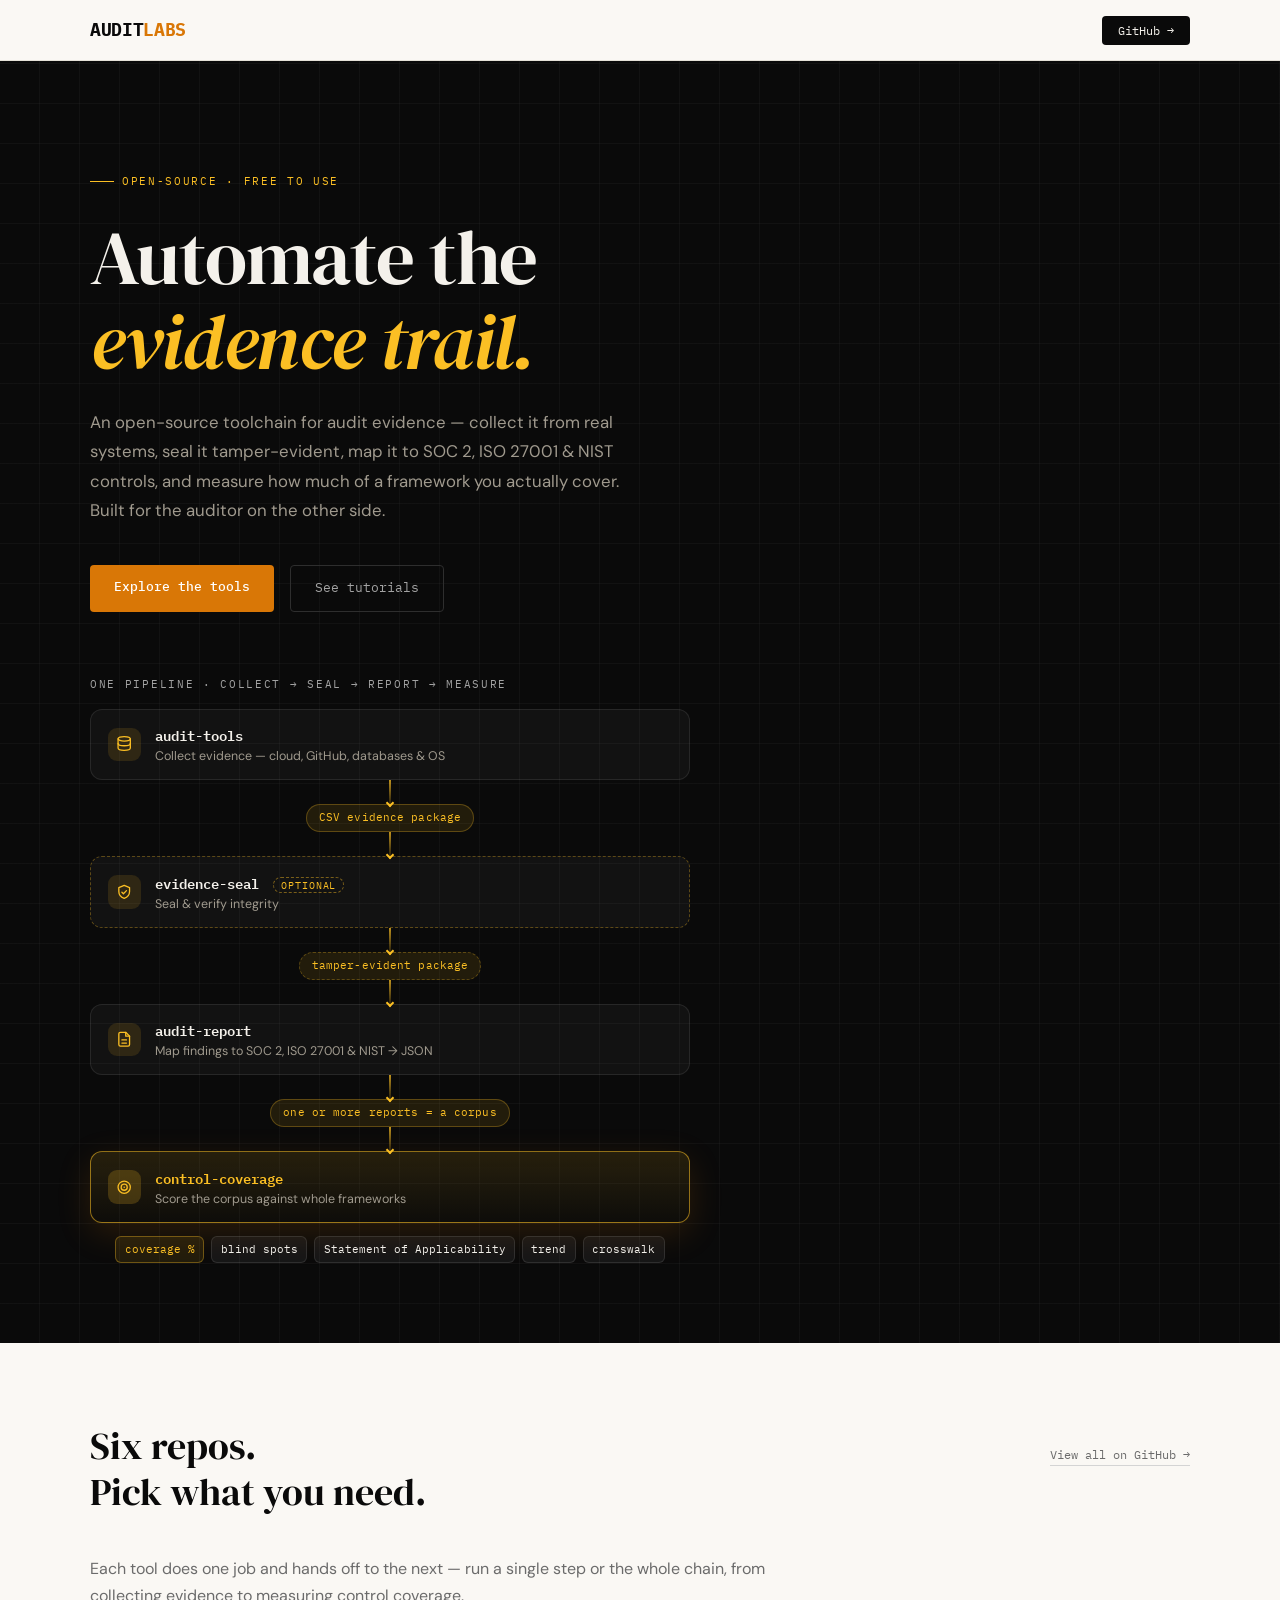
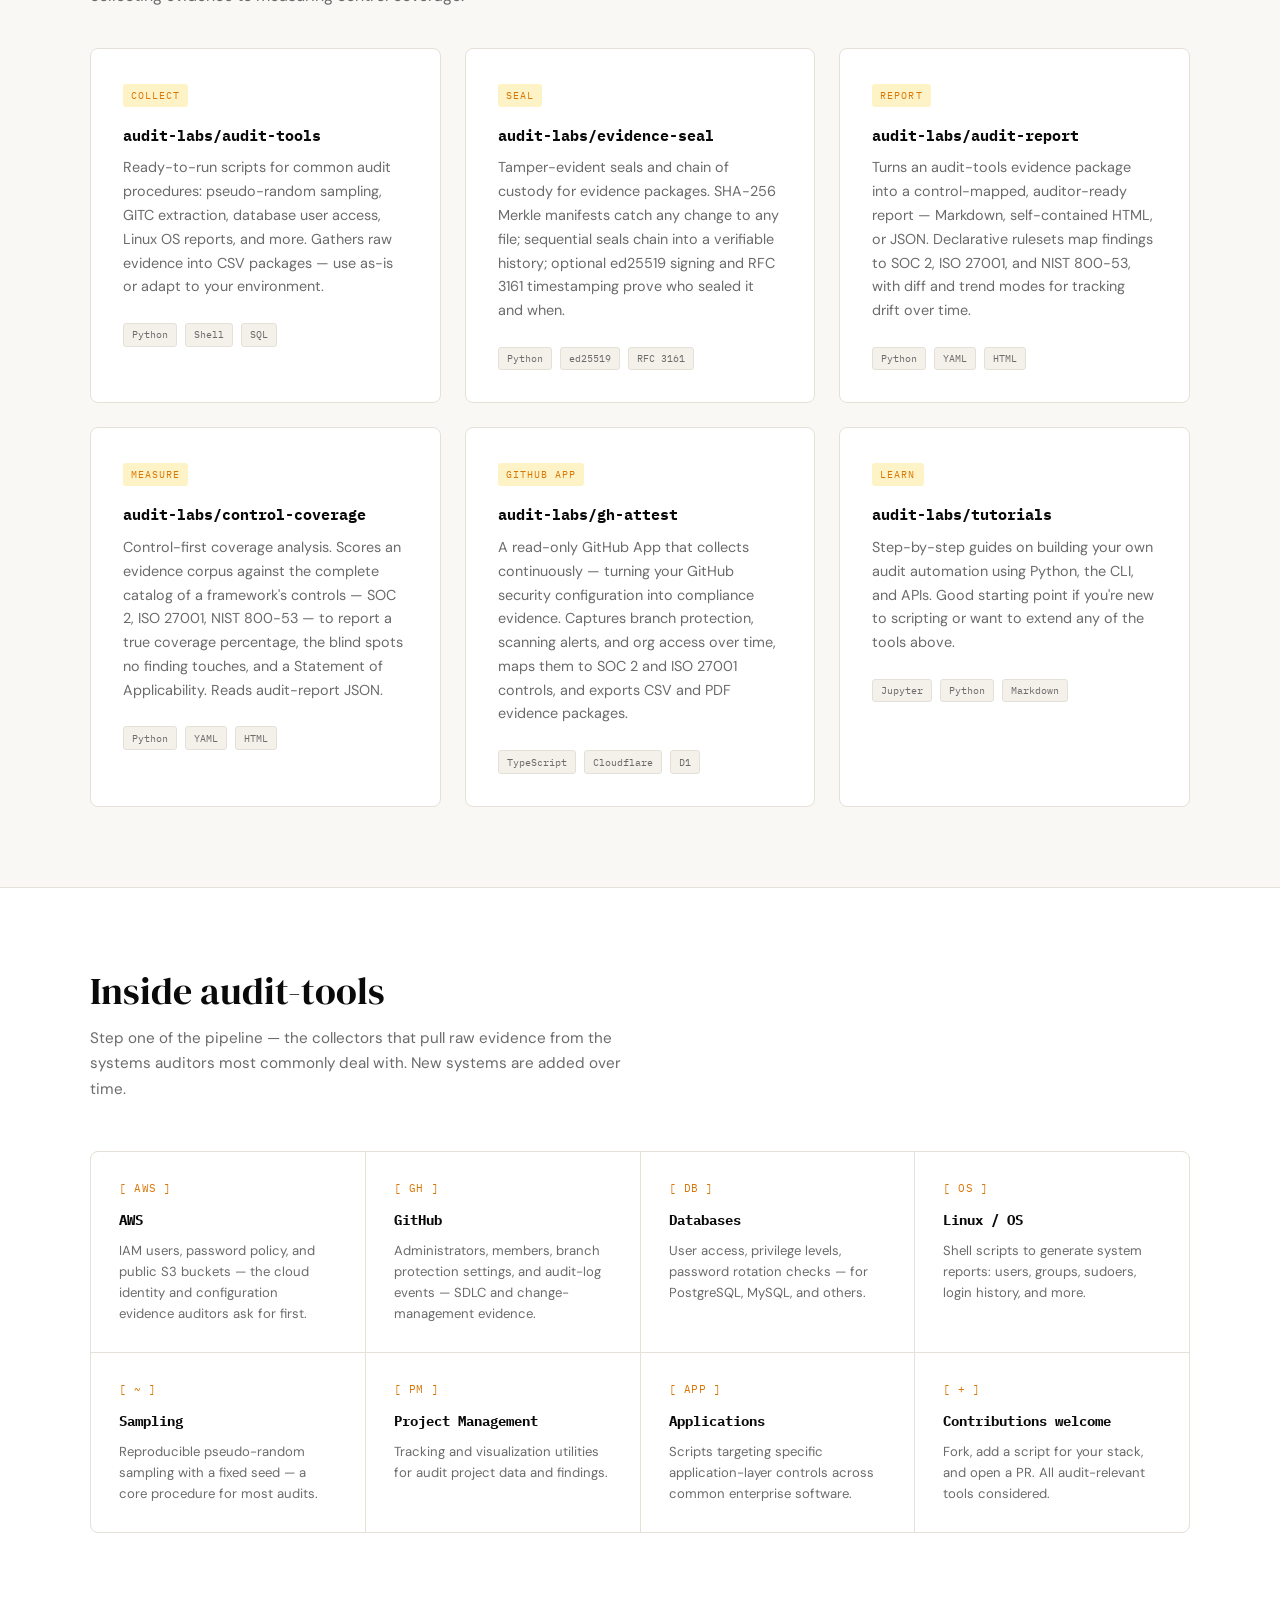
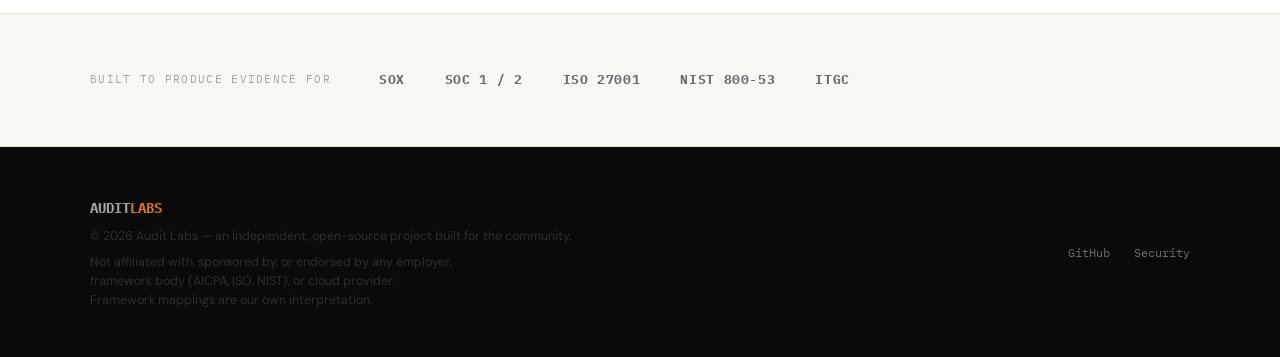
==== commit f74ff791: "Add dashed tamper-evident package artifact after evidence-seal The optional seal step produces a sea" ====
--- a/index.html
+++ b/index.html
@@ -57,6 +57,8 @@
             </div>
 
             <div class="eco-connector"></div>
+            <span class="eco-artifact eco-artifact--dashed">tamper-evident package</span>
+            <div class="eco-connector"></div>
 
             <div class="eco-node">
                 <span class="eco-icon" aria-hidden="true"><svg width="20" height="20" viewBox="0 0 24 24" fill="none" stroke="currentColor" stroke-width="1.7" stroke-linecap="round" stroke-linejoin="round"><path d="M14 3H7a2 2 0 0 0-2 2v14a2 2 0 0 0 2 2h10a2 2 0 0 0 2-2V8z"/><path d="M14 3v5h5"/><path d="M9 13h6M9 17h6"/></svg></span>
--- a/assets/site.css
+++ b/assets/site.css
@@ -206,6 +206,8 @@
 
 /* artifact pill sitting on the spine */
 .eco-artifact { align-self: center; justify-self: center; font-family: 'IBM Plex Mono', monospace; font-size: 0.7rem; letter-spacing: 0.01em; color: var(--amber-light); background: rgba(251,191,36,0.1); border: 1px solid rgba(251,191,36,0.28); border-radius: 999px; padding: 0.25rem 0.75rem; white-space: nowrap; }
+/* dashed variant — the conditional output of the optional seal step */
+.eco-artifact--dashed { border-style: dashed; }
 
 /* optional step in the spine — dashed border signals it can be skipped */
 .eco-node--seal { border-style: dashed; border-color: rgba(251,191,36,0.32); }
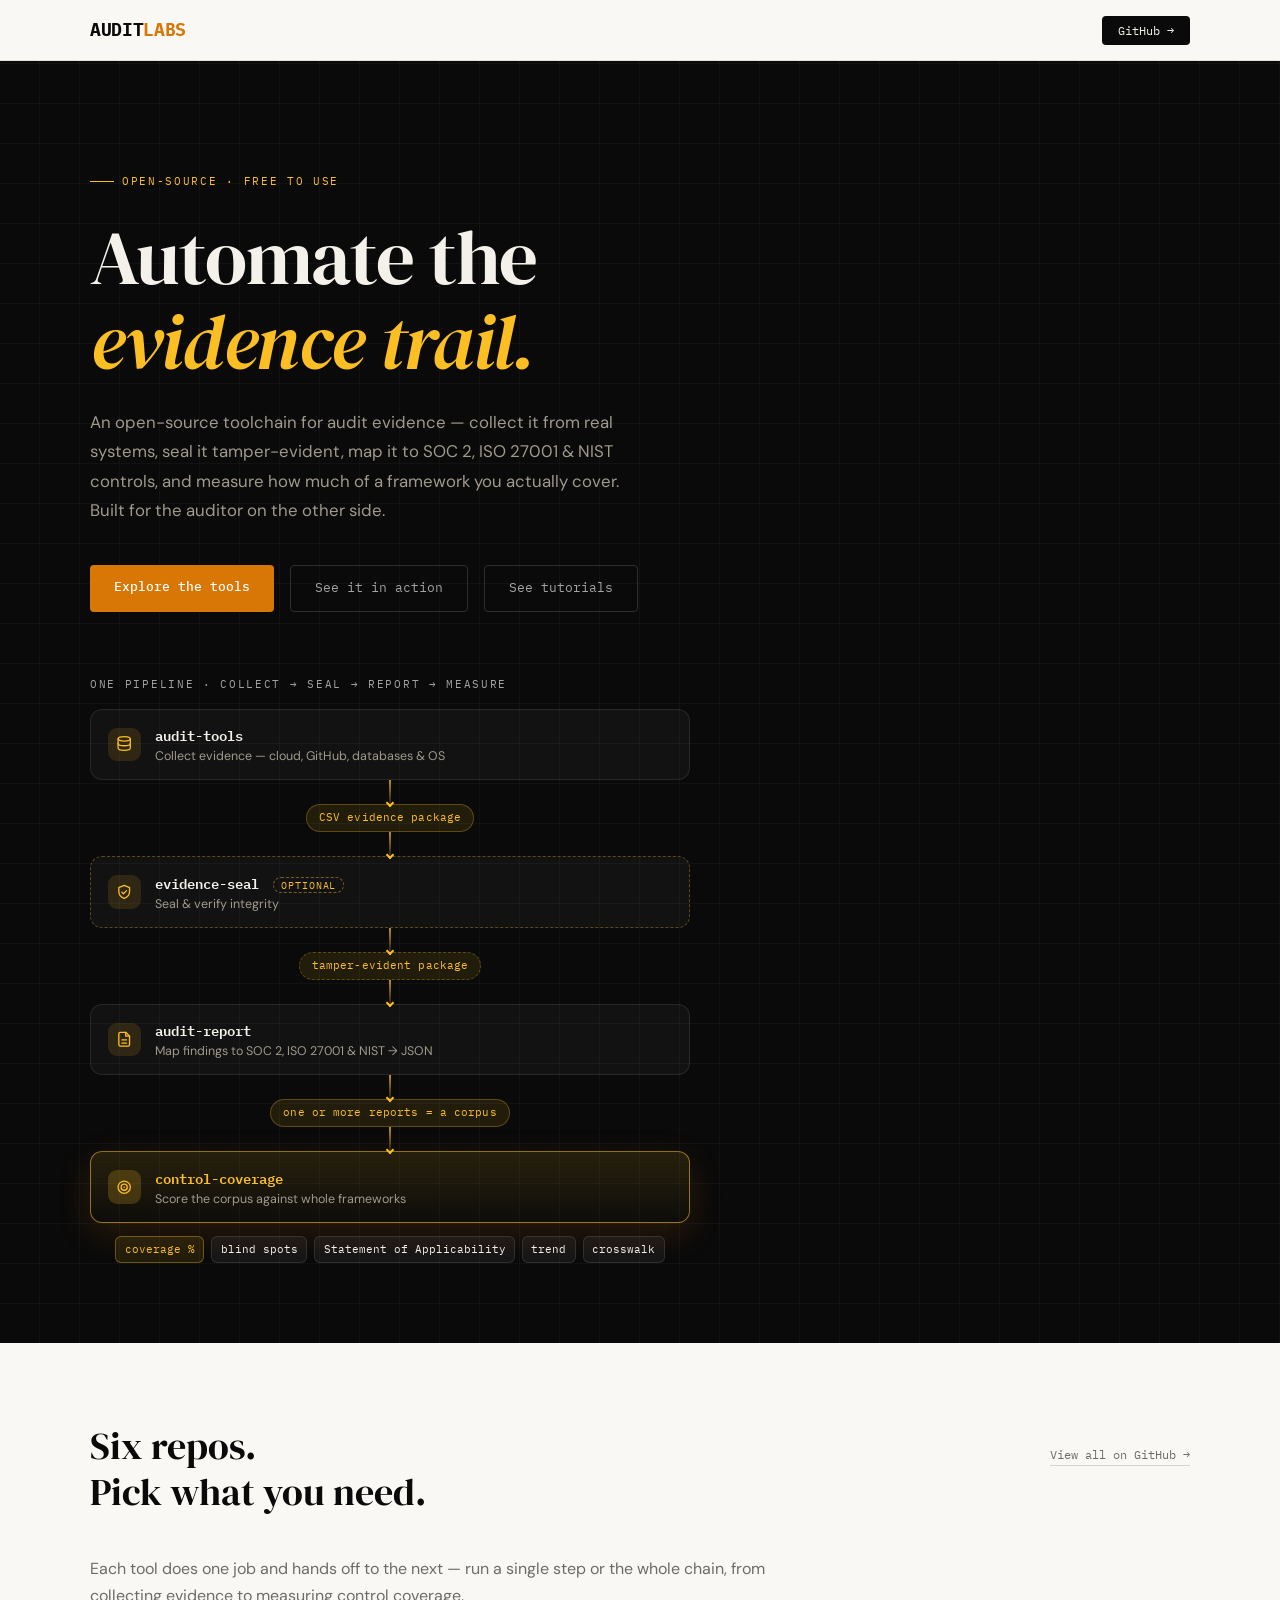
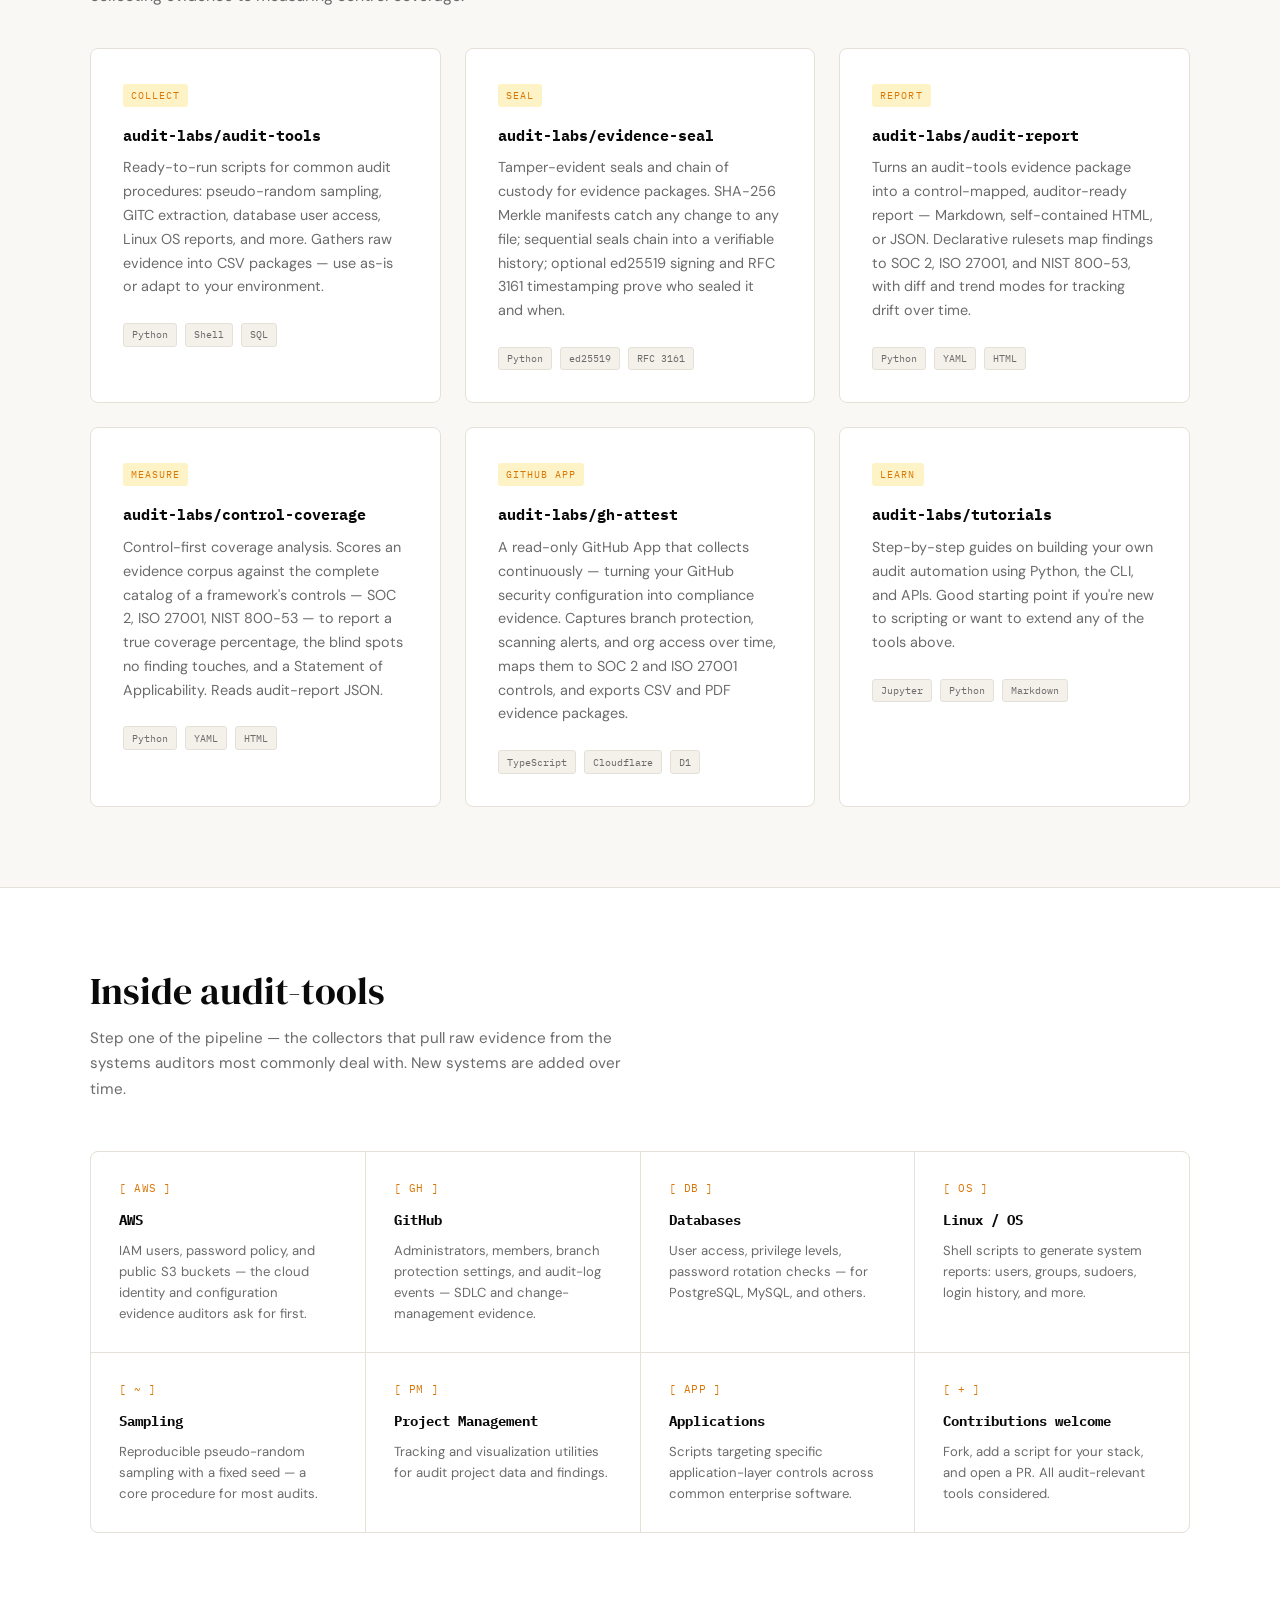
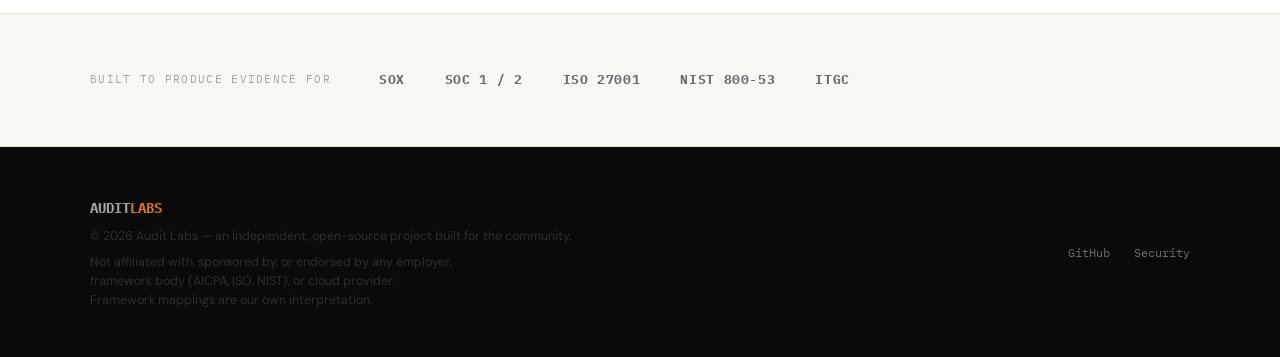
==== commit 2545ae40: "Add end-to-end walkthrough page and link it from the homepage hero A worked example that follows one" ====
--- a/index.html
+++ b/index.html
@@ -30,6 +30,7 @@
         </p>
         <div class="hero-actions">
             <a href="#repos" class="btn-primary">Explore the tools</a>
+            <a href="/walkthrough/" class="btn-secondary">See it in action</a>
             <a href="https://github.com/audit-labs/tutorials" class="btn-secondary">See tutorials</a>
         </div>
 
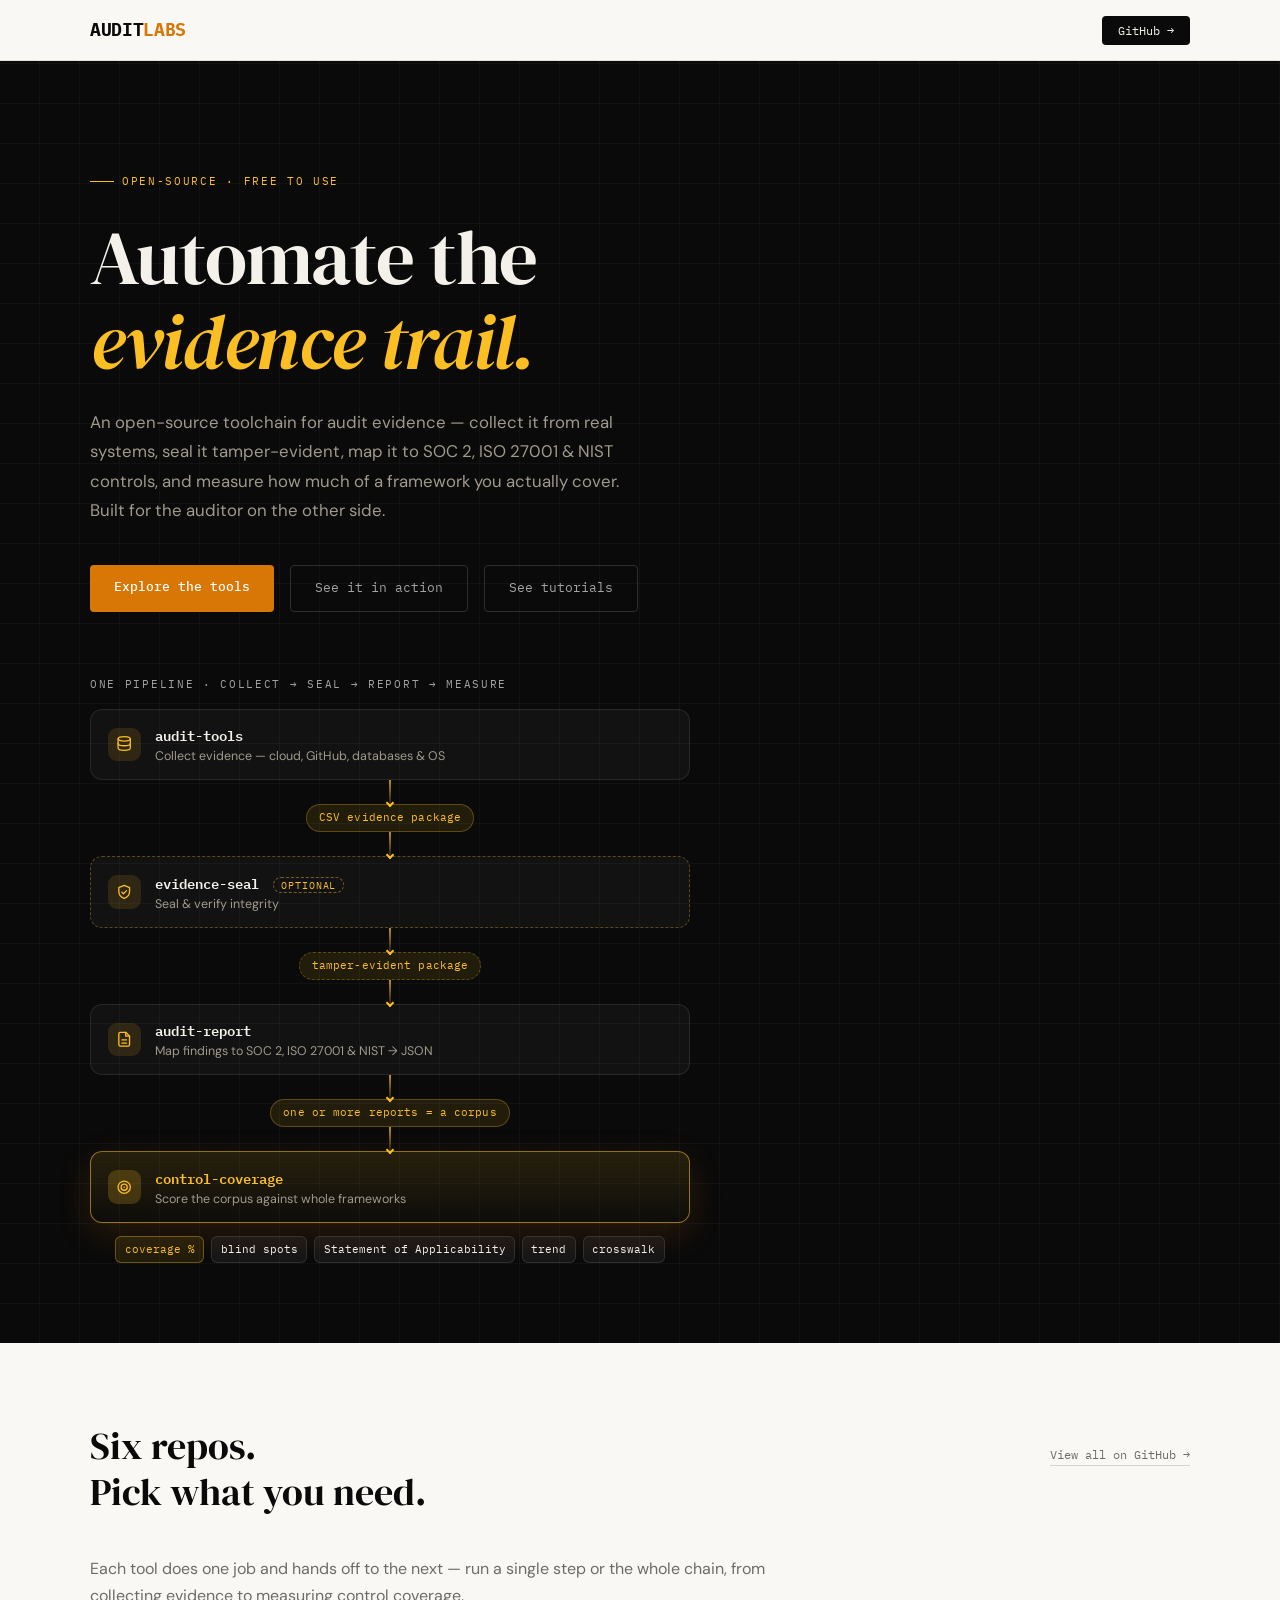
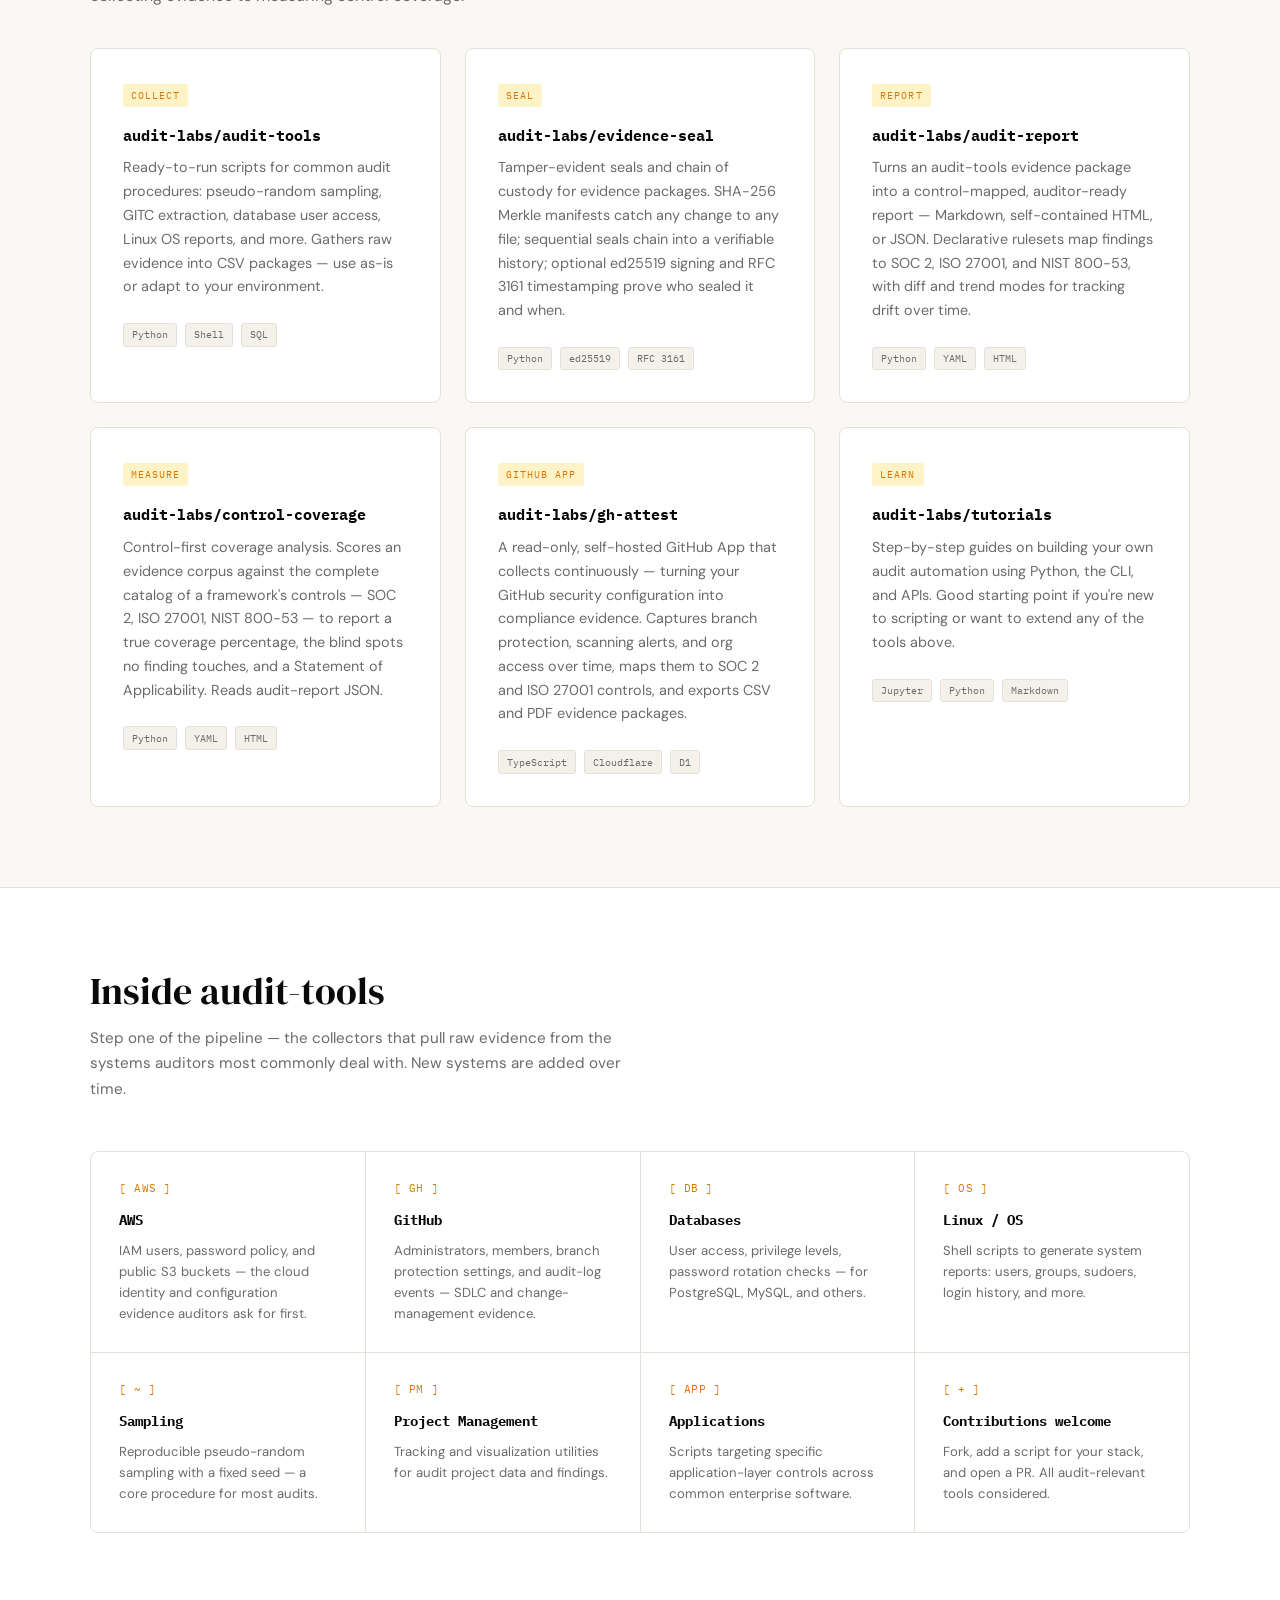
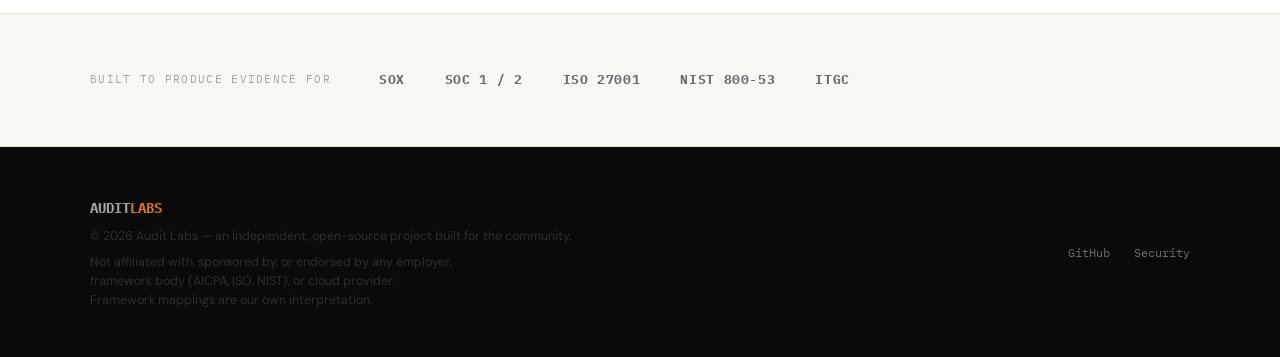
==== commit 843d7686: "gh-attest: describe it as self-hosted Ref audit-labs/gh-attest#3" ====
--- a/index.html
+++ b/index.html
@@ -143,7 +143,7 @@
             <a href="/gh-attest/" class="repo-card">
                 <div class="repo-tag">GitHub App</div>
                 <h3>audit-labs/gh-attest</h3>
-                <p>A read-only GitHub App that collects continuously — turning your GitHub security configuration into compliance evidence. Captures branch protection, scanning alerts, and org access over time, maps them to SOC 2 and ISO 27001 controls, and exports CSV and PDF evidence packages.</p>
+                <p>A read-only, self-hosted GitHub App that collects continuously — turning your GitHub security configuration into compliance evidence. Captures branch protection, scanning alerts, and org access over time, maps them to SOC 2 and ISO 27001 controls, and exports CSV and PDF evidence packages.</p>
                 <div class="repo-langs">
                     <span class="lang-badge">TypeScript</span>
                     <span class="lang-badge">Cloudflare</span>
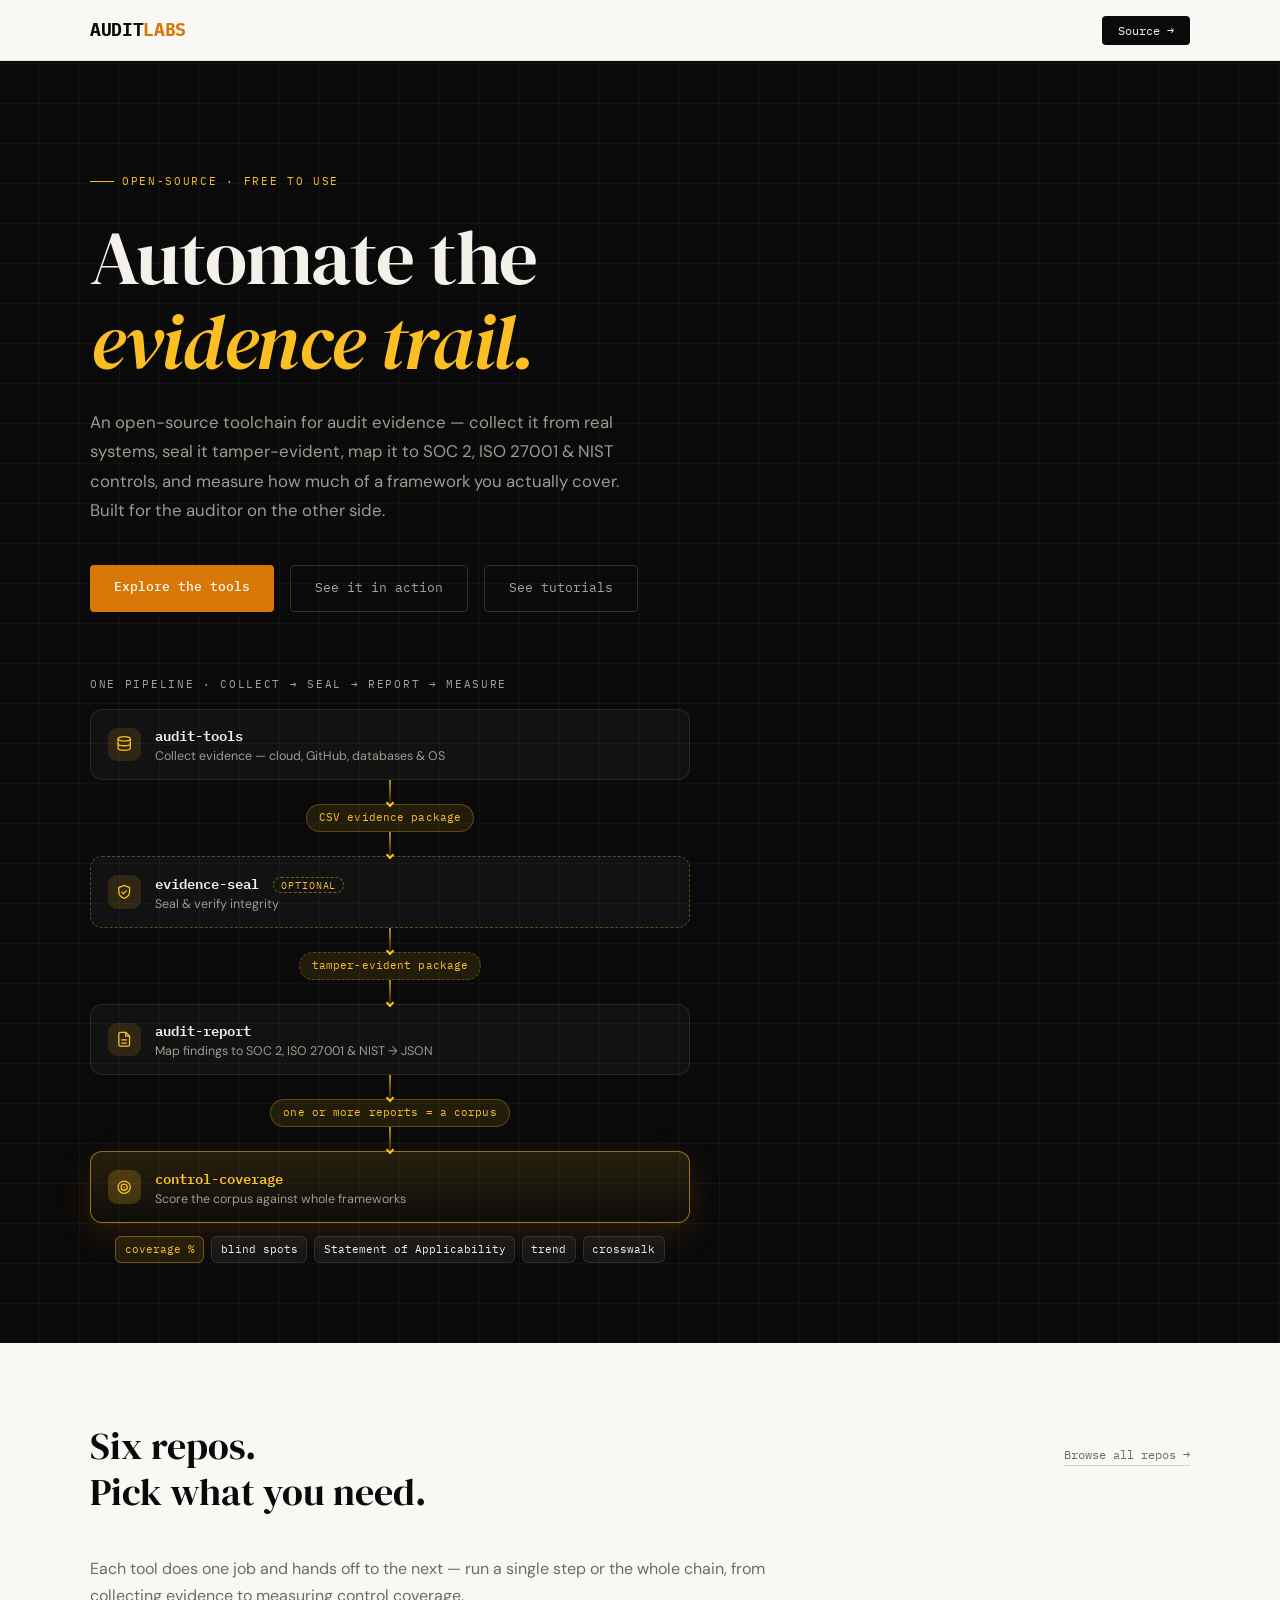
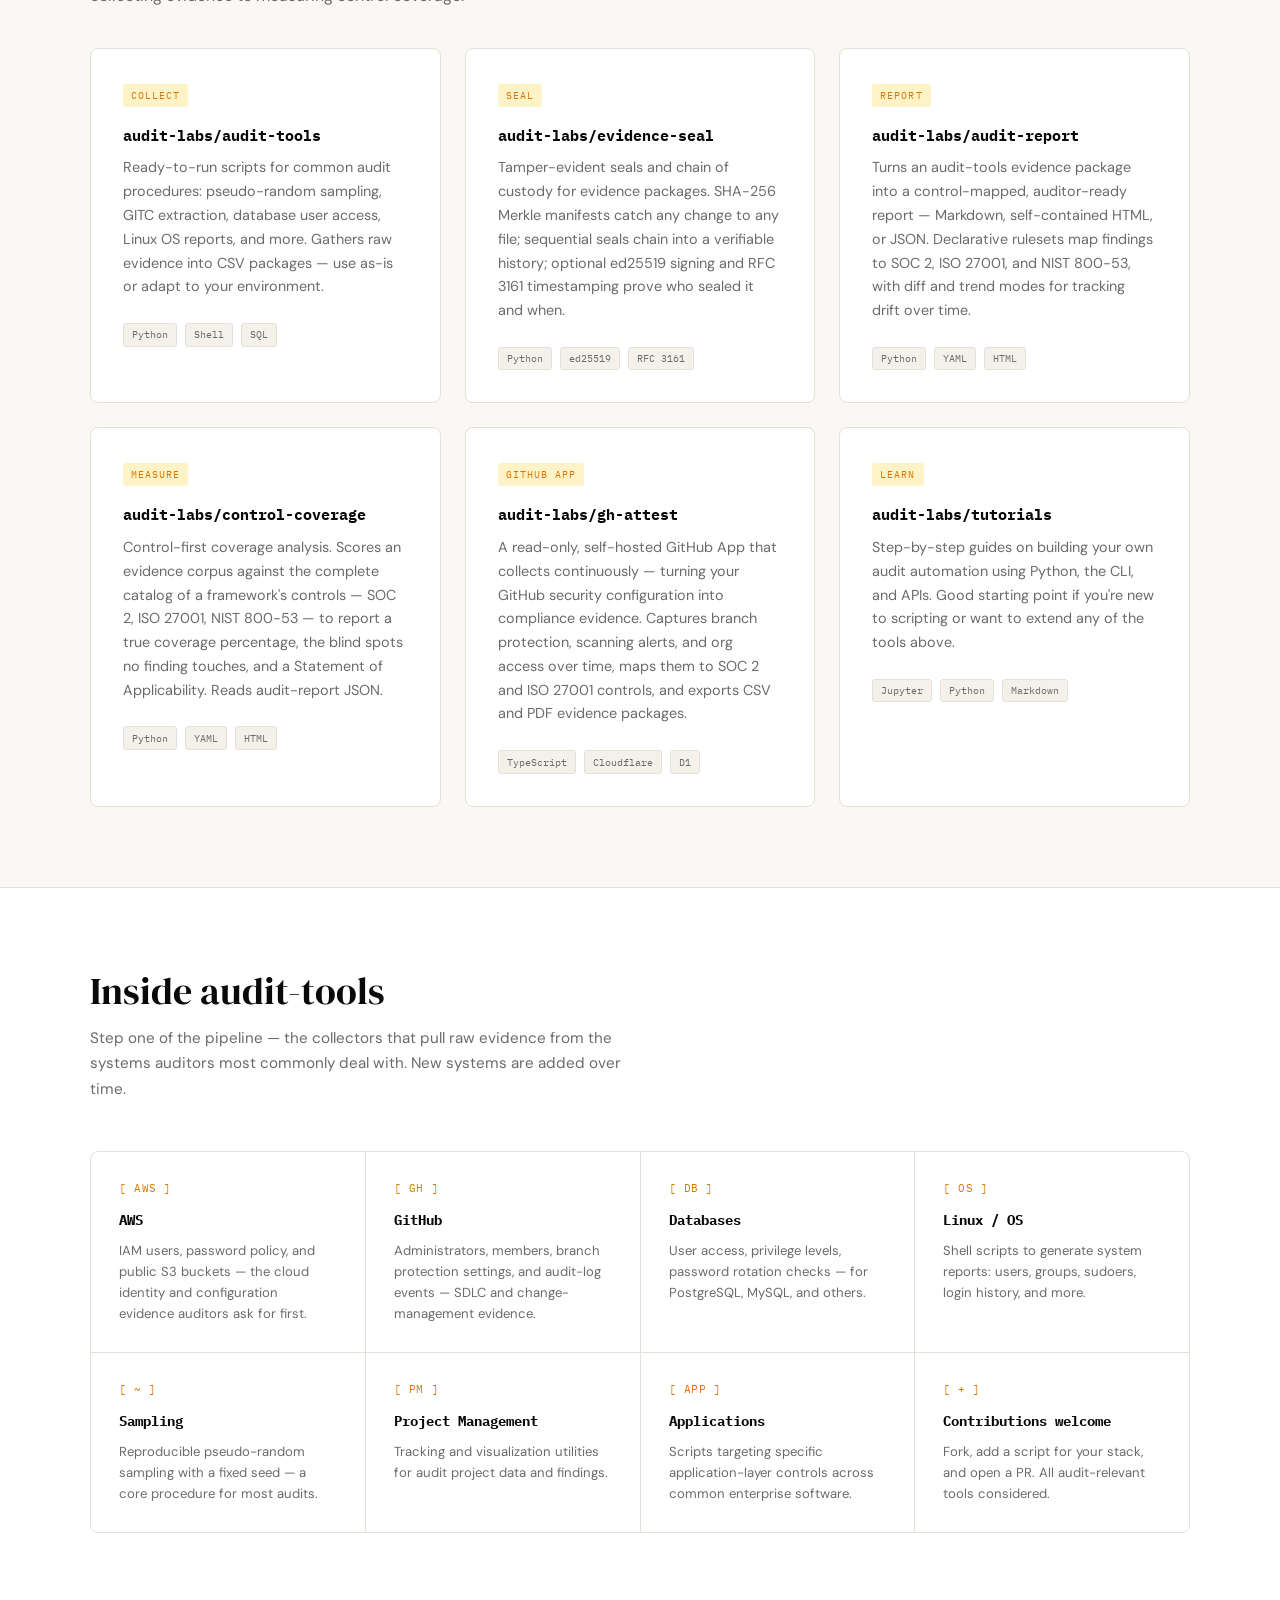
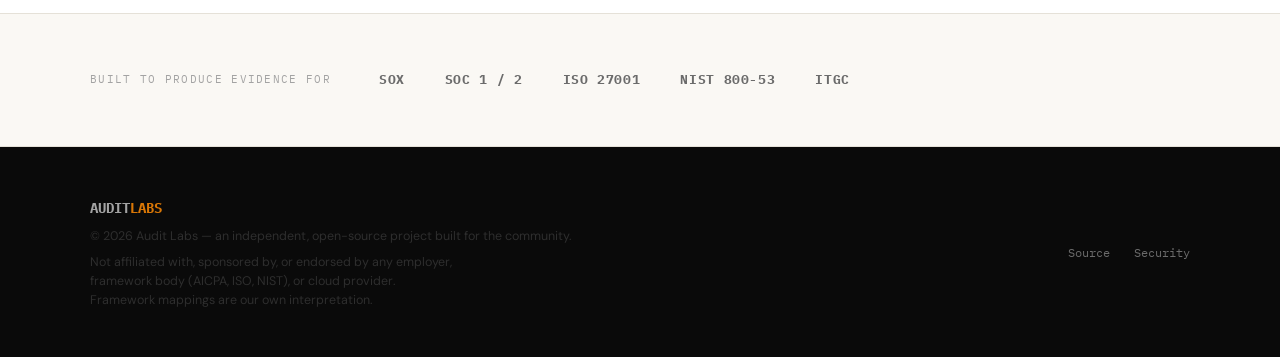
==== commit 2d025ec2: "Build bde4d29" ====
--- a/index.html
+++ b/index.html
@@ -5,7 +5,7 @@
     <meta name="viewport" content="width=device-width, initial-scale=1.0">
     <title>Audit Labs | Open-source audit evidence toolchain</title>
     <meta name="description" content="An open-source toolchain for audit evidence: collect it from real systems, seal it tamper-evident, map it to SOC 2 / ISO 27001 / NIST controls, and measure how much of a framework you actually cover.">
-    <a rel="me" href="https://c.im/@cmc"></a>
+    <link rel="me" href="https://c.im/@cmc">
     <link rel="preconnect" href="https://fonts.googleapis.com">
     <link href="https://fonts.googleapis.com/css2?family=IBM+Plex+Mono:wght@400;500;700&family=DM+Serif+Display:ital@0;1&family=DM+Sans:wght@400;500;600&display=swap" rel="stylesheet">
     <link rel="stylesheet" href="assets/site.css">
@@ -16,11 +16,10 @@
     <div class="nav-inner">
         <a href="/" class="logo">AUDIT<span>LABS</span></a>
         <ul class="nav-links">
-            <li><a href="https://github.com/audit-labs" class="btn-github">GitHub →</a></li>
+            <li><a href="https://gitbay.org/audit-labs" class="btn-github">Source →</a></li>
         </ul>
     </div>
 </nav>
-
 <header class="hero">
     <div class="hero-inner">
         <div class="hero-label">Open-source · Free to use</div>
@@ -31,7 +30,7 @@
         <div class="hero-actions">
             <a href="#repos" class="btn-primary">Explore the tools</a>
             <a href="/walkthrough/" class="btn-secondary">See it in action</a>
-            <a href="https://github.com/audit-labs/tutorials" class="btn-secondary">See tutorials</a>
+            <a href="https://gitbay.org/audit-labs/tutorials" class="btn-secondary">See tutorials</a>
         </div>
 
         <div class="ecosystem" role="img" aria-label="The Audit Labs pipeline: audit-tools collects evidence into a CSV package; evidence-seal seals and verifies that package; audit-report turns each package into a control-mapped JSON report; one or more reports form a corpus that control-coverage turns into a coverage percentage, blind spots, a Statement of Applicability, trend, and crosswalk.">
@@ -96,11 +95,11 @@
     <div class="section-inner">
         <div class="section-header">
             <h2>Six repos.<br>Pick what you need.</h2>
-            <a href="https://github.com/audit-labs" class="section-link">View all on GitHub →</a>
+            <a href="https://gitbay.org/audit-labs" class="section-link">Browse all repos →</a>
         </div>
         <p class="lede" style="margin: -0.5rem 0 2.4rem;">Each tool does one job and hands off to the next — run a single step or the whole chain, from collecting evidence to measuring control coverage.</p>
         <div class="repo-grid">
-            <a href="https://github.com/audit-labs/audit-tools" class="repo-card">
+            <a href="https://gitbay.org/audit-labs/audit-tools" class="repo-card">
                 <div class="repo-tag">Collect</div>
                 <h3>audit-labs/audit-tools</h3>
                 <p>Ready-to-run scripts for common audit procedures: pseudo-random sampling, GITC extraction, database user access, Linux OS reports, and more. Gathers raw evidence into CSV packages — use as-is or adapt to your environment.</p>
@@ -150,7 +149,7 @@
                     <span class="lang-badge">D1</span>
                 </div>
             </a>
-            <a href="https://github.com/audit-labs/tutorials" class="repo-card">
+            <a href="https://gitbay.org/audit-labs/tutorials" class="repo-card">
                 <div class="repo-tag">Learn</div>
                 <h3>audit-labs/tutorials</h3>
                 <p>Step-by-step guides on building your own audit automation using Python, the CLI, and APIs. Good starting point if you're new to scripting or want to extend any of the tools above.</p>
@@ -228,6 +227,7 @@
     </div>
 </section>
 
+
 <footer>
     <div class="footer-inner">
         <div class="footer-left">
@@ -236,11 +236,11 @@
             <p class="footer-note">Not affiliated with, sponsored by, or endorsed by any employer, framework body (AICPA, ISO, NIST), or cloud provider. Framework mappings are our own interpretation.</p>
         </div>
         <div class="footer-links">
-            <a href="https://github.com/audit-labs">GitHub</a>
+            <a href="https://gitbay.org/audit-labs">Source</a>
             <a href="mailto:security@audit-labs.dev">Security</a>
         </div>
     </div>
 </footer>
 
 </body>
-</html>
+</html>
